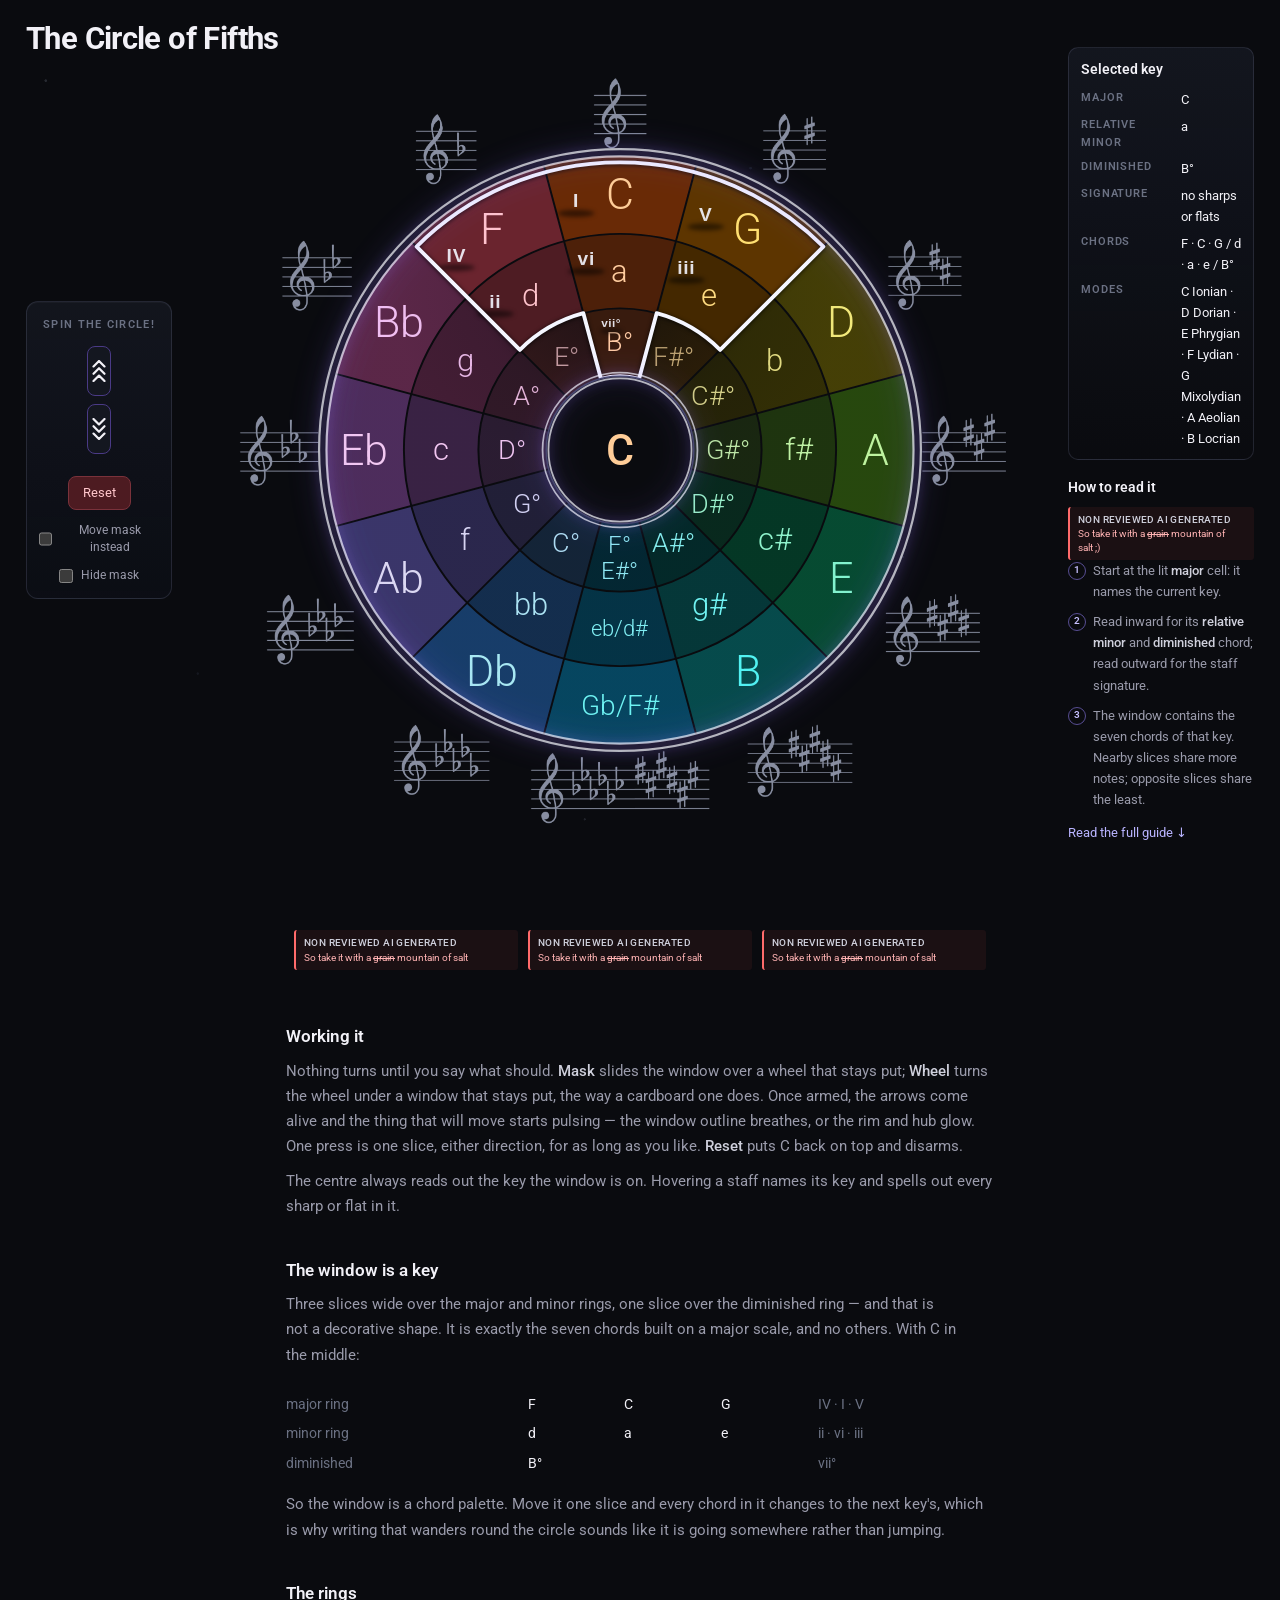
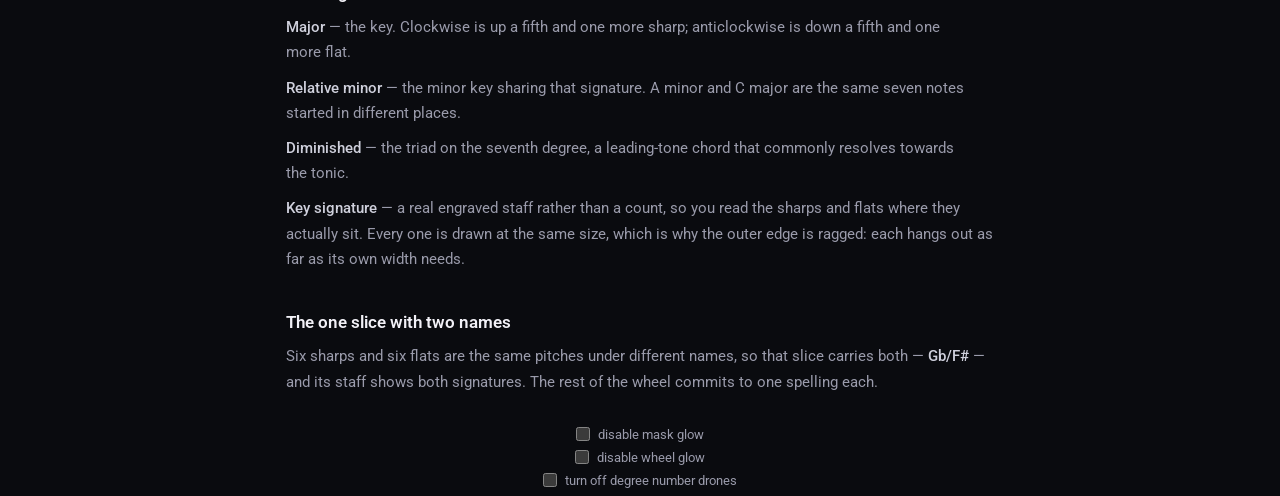
==== index.html @ 8a863713 "Split scene and disable dragging" ====
<!DOCTYPE html>
<html lang="en">
<head>
<meta charset="utf-8">
<meta name="viewport" content="width=device-width, initial-scale=1">
<title>The Circle of Fifths</title>
<link rel="preconnect" href="https://fonts.googleapis.com">
<link rel="preconnect" href="https://fonts.gstatic.com" crossorigin>
<link href="https://fonts.googleapis.com/css2?family=Roboto:ital,wght@0,100..900;1,100..900&display=swap" rel="stylesheet">
<link rel="stylesheet" href="style.css">
</head>
<body>

<section class="screen" id="wheel-screen">
  <h1>The Circle of Fifths</h1>

  <div class="stage">

    <div class="side">
      <p>Spin the Circle!</p>
      <p class="hint" id="hint" aria-live="polite"></p>
      <div class="arrows">
        <button class="arrow" data-step="-1" aria-label="Previous key">
          <svg viewBox="0 0 24 24" aria-hidden="true">
            <g transform="translate(0 -8)"><polyline points="6 15 12 9 18 15"/></g>
            <g transform="translate(0 0)"><polyline points="6 15 12 9 18 15"/></g>
            <g transform="translate(0 8)"><polyline points="6 15 12 9 18 15"/></g>
          </svg>
        </button>
        <button class="arrow" data-step="1" aria-label="Next key">
          <svg viewBox="0 0 24 24" aria-hidden="true">
            <g transform="translate(0 -8)"><polyline points="6 9 12 15 18 9"/></g>
            <g transform="translate(0 0)"><polyline points="6 9 12 15 18 9"/></g>
            <g transform="translate(0 8)"><polyline points="6 9 12 15 18 9"/></g>
          </svg>
        </button>
      </div>

      <button class="reset" id="reset">Reset</button>

      <label class="move-mask" for="move-mask">
        <input id="move-mask" type="checkbox">
        <span>Move mask instead</span>
      </label>
      <label class="hide-mask" for="hide-mask">
        <input id="hide-mask" type="checkbox">
        <span>Hide mask</span>
      </label>
    </div>

    <svg id="wheel" xmlns="http://www.w3.org/2000/svg"
         role="img" aria-label="Circle of fifths chart"></svg>

    <aside class="guide">
      <section class="dashboard" aria-live="polite">
        <h2>Selected key</h2>
        <dl class="dashboard-list">
          <div><dt>Major</dt><dd id="dash-major">C</dd></div>
          <div><dt>Relative minor</dt><dd id="dash-minor">a</dd></div>
          <div><dt>Diminished</dt><dd id="dash-dim">B°</dd></div>
          <div><dt>Signature</dt><dd id="dash-signature">no sharps or flats</dd></div>
          <div><dt>Chords</dt><dd id="dash-chords">F · C · G / d · a · e / B°</dd></div>
          <div><dt>Modes</dt><dd id="dash-modes">C Ionian · D Dorian · E Phrygian · F Lydian · G Mixolydian · A Aeolian · B Locrian</dd></div>
        </dl>
      </section>
      <h2>How to read it</h2>
      <div class="warning-alert" role="status" aria-label="non-reviewed AI generated warning">
        <strong>NON REVIEWED AI GENERATED</strong>
        <span>So take it with a <s>grain</s> mountain of salt ;)</span>
      </div>
      <ol class="reading-steps">
        <li>Start at the lit <strong>major</strong> cell: it names the current key.</li>
        <li>Read inward for its <strong>relative minor</strong> and <strong>diminished</strong> chord; read outward for the staff signature.</li>
        <li>The window contains the seven chords of that key. Nearby slices share more notes; opposite slices share the least.</li>
      </ol>
      <p class="more"><a href="#about-screen">Read the full guide ↓</a></p>
    </aside>

  </div>
</section>

<section class="screen prose" id="about-screen">

  <div class="warning-strip" aria-label="warning strip">
    <div class="warning-alert" role="status" aria-label="non-reviewed AI generated warning">
      <strong>NON REVIEWED AI GENERATED</strong>
      <span>So take it with a <s>grain</s> mountain of salt </span>
    </div>
    <div class="warning-alert" role="status" aria-label="non-reviewed AI generated warning">
      <strong>NON REVIEWED AI GENERATED</strong>
      <span>So take it with a <s>grain</s> mountain of salt </span>
    </div>
    <div class="warning-alert" role="status" aria-label="non-reviewed AI generated warning">
      <strong>NON REVIEWED AI GENERATED</strong>
      <span>So take it with a <s>grain</s> mountain of salt </span>
    </div>
  </div>
  <h2>Working it</h2>
  <p>Nothing turns until you say what should. <strong>Mask</strong> slides the window
    over a wheel that stays put; <strong>Wheel</strong> turns the wheel under a window
    that stays put, the way a cardboard one does. Once armed, the arrows come alive and
    the thing that will move starts pulsing — the window outline breathes, or the rim
    and hub glow. One press is one slice, either direction, for as long as you like.
    <strong>Reset</strong> puts C back on top and disarms.</p>
  <p>The centre always reads out the key the window is on. Hovering a staff names its key
    and spells out every sharp or flat in it.</p>

  <h2>The window is a key</h2>
  <p>Three slices wide over the major and minor rings, one slice over the diminished
    ring — and that is not a decorative shape. It is exactly the seven chords built on
    a major scale, and no others. With C in the middle:</p>
  <table class="chords">
    <tr><th>major ring</th><td>F</td><td>C</td><td>G</td><td class="fn">IV · I · V</td></tr>
    <tr><th>minor ring</th><td>d</td><td>a</td><td>e</td><td class="fn">ii · vi · iii</td></tr>
    <tr><th>diminished</th><td colspan="3">B°</td><td class="fn">vii°</td></tr>
  </table>
  <p>So the window is a chord palette. Move it one slice and every chord in it changes
    to the next key's, which is why writing that wanders round the circle sounds like it
    is going somewhere rather than jumping.</p>

  <h2>The rings</h2>
  <p><strong>Major</strong> — the key. Clockwise is up a fifth and one more sharp;
    anticlockwise is down a fifth and one more flat.</p>
  <p><strong>Relative minor</strong> — the minor key sharing that signature. A minor
    and C major are the same seven notes started in different places.</p>
  <p><strong>Diminished</strong> — the triad on the seventh degree, a leading-tone
    chord that commonly resolves towards the tonic.</p>
  <p><strong>Key signature</strong> — a real engraved staff rather than a count, so you
    read the sharps and flats where they actually sit. Every one is drawn at the same
    size, which is why the outer edge is ragged: each hangs out as far as its own width
    needs.</p>

  <h2>The one slice with two names</h2>
  <p>Six sharps and six flats are the same pitches under different names, so that slice
    carries both — <strong>Gb/F#</strong> — and its staff shows both signatures. The
    rest of the wheel commits to one spelling each.</p>
</section>

<button class="key-player" id="key-player" type="button" aria-label="Play selected key" aria-pressed="false">
  <svg class="key-player-play" viewBox="0 0 24 24" aria-hidden="true"><path d="M8 5v14l11-7z"/></svg>
  <svg class="key-player-stop" viewBox="0 0 24 24" aria-hidden="true"><path d="M7 7h10v10H7z"/></svg>
</button>

<label class="glow-toggle" for="mask-glow-toggle">
  <input id="mask-glow-toggle" type="checkbox">
  <span>disable mask glow</span>
</label>
<label class="glow-toggle" for="wheel-glow-toggle">
  <input id="wheel-glow-toggle" type="checkbox">
  <span>disable wheel glow</span>
</label>
<label class="degree-drone-toggle" for="degree-drone-toggle">
  <input id="degree-drone-toggle" type="checkbox">
  <span>turn off degree number drones</span>
</label>

<!-- Load order is load-bearing. config.js creates the CF namespace and every later
     file attaches to it, so each must come after the ones it reads. main.js is
     the entry point and is the only file that runs anything on load. -->
<script src="js/config.js"></script>
<script src="js/geometry.js"></script>
<script src="js/staves.js"></script>
<script src="js/spotlight.js"></script>
<script src="js/audio.js"></script>
<script src="js/scene.js"></script>
<script src="js/controls.js"></script>
<script src="js/main.js"></script>
</body>
</html>
---- style.css ----
:root {
  color-scheme: dark;

  --stage: #0a0b0f;
  --panel: #141720;
  --edge:  #2c3040;
  --ink:   #f2f1f7;
  --ink-2: #9a9bab;
  --ink-3: #6b7183;
  --accent: #7b4cff;
  --display: 'Roboto', system-ui, -apple-system, sans-serif;
}

* { box-sizing: border-box; }

html { background: var(--stage); }

body {
  margin: 0;
  background: var(--stage);
  color: var(--ink);
  font-family: var(--display);
}
body::before {
  content: '';
  position: fixed;
  z-index: 0;
  inset: -4%;
  pointer-events: none;
  opacity: 0.46;
  background-image:
    radial-gradient(circle at 7% 12%, rgba(214, 224, 255, 0.32) 0 1px, transparent 1.6px),
    radial-gradient(circle at 18% 73%, rgba(166, 190, 255, 0.16) 0 0.9px, transparent 1.5px),
    radial-gradient(circle at 31% 38%, rgba(255, 223, 194, 0.18) 0 1px, transparent 1.6px),
    radial-gradient(circle at 46% 88%, rgba(214, 224, 255, 0.24) 0 0.8px, transparent 1.4px),
    radial-gradient(circle at 58% 21%, rgba(166, 190, 255, 0.18) 0 1px, transparent 1.6px),
    radial-gradient(circle at 69% 61%, rgba(214, 224, 255, 0.25) 0 0.9px, transparent 1.5px),
    radial-gradient(circle at 82% 34%, rgba(255, 223, 194, 0.14) 0 1px, transparent 1.5px),
    radial-gradient(circle at 93% 82%, rgba(166, 190, 255, 0.2) 0 0.8px, transparent 1.4px);
  animation: star-drift 160s ease-in-out infinite alternate;
}
body > * {
  position: relative;
  z-index: 1;
}

@keyframes star-drift {
  from { transform: translate3d(-1%, -0.6%, 0); }
  to { transform: translate3d(1.2%, 0.8%, 0); }
}

/* Layout */
.screen {
  position: relative;
  min-height: 100vh;
  padding: 20px 26px 22px;
  display: flex;
  flex-direction: column;
}

#wheel-screen h1 {
  position: absolute;
  top: 20px;
  left: 26px;
  margin: 0;
}

h1 {
  font-size: clamp(22px, 2.4vw, 34px);
  font-weight: 700;
  margin: 0;
  letter-spacing: -0.02em;
  color: var(--ink);
}

.stage {
  flex: 1;
  min-height: 0;
  display: grid;
  grid-template-columns: 1fr auto 1fr;
  align-items: center;
  gap: 18px;
}

/* Leave room for staff images as they move around the rim. On larger screens,
   the wheel should claim a much larger share of the stage rather than being
   trapped by the old 58vw cap. */
#wheel {
  grid-column: 2;
  width: min(70vw, calc(100vh - 40px));
  height: auto;
  display: block;
  overflow: visible;
  touch-action: pan-y;
  user-select: none;
  -webkit-user-select: none;
}

/* Controls */
.side {
  grid-column: 1;
  justify-self: end;
  display: flex;
  flex-direction: column;
  align-items: center;
  gap: 12px;
  max-width: 180px;
  padding: 14px 12px;
  border: 1px solid rgba(122, 129, 160, 0.22);
  border-radius: 12px;
  background: linear-gradient(180deg, rgba(20, 23, 32, 0.88), rgba(12, 14, 22, 0.8));
  box-shadow: inset 0 1px 0 rgba(255, 255, 255, 0.03);
  font-size: 13px;
  line-height: 1.62;
  color: var(--ink-2);
  text-wrap: pretty;
}
.side > p {
  margin: 0;
  color: var(--ink-3);
  font-size: 11px;
  font-weight: 600;
  letter-spacing: 0.12em;
  text-transform: uppercase;
}

.arrows {
  display: flex;
  flex-direction: column;
  gap: 8px;
}

.arrow {
  padding:0;
  height: 50px;
  display: grid;
  place-items: center;
  cursor: pointer;
  color: #d8d9e4;
  background: var(--panel);
  border: 1px solid var(--edge);
  border-radius: 8px;
}
.arrow svg {
  width: 22px;
  height: 22px;
  fill: none;
  stroke: currentColor;
  stroke-width: 2.4;
  stroke-linecap: round;
  stroke-linejoin: round;
}
.arrow:hover:not(:disabled)  { background: #1d2130; border-color: #3a3f52; }
.arrow:active:not(:disabled) { background: #262b3c; }
.arrow:focus-visible { outline: 2px solid var(--accent); outline-offset: 2px; }

.arrow:disabled {
  color: #7b8199;
  background: #171a24;
  border-color: #363b4d;
  cursor: default;
}
body.armed-mask .arrow,
body.armed-wheel .arrow {
  border-color: #4a3a86;
  color: var(--ink);
}

.reset {
  font-family: inherit;
  font-size: 13px;
  height: 34px;
  padding: 0 14px;
  cursor: pointer;
}
.reset:hover { color: var(--ink); background: #1d2130; }
.reset:focus-visible {
  outline: 2px solid var(--accent);
  outline-offset: -2px;
}

.reset {
  background: oklch(0.30 0.075 15);
  border: 1px solid oklch(0.42 0.10 15);
  border-radius: 8px;
  color: oklch(0.90 0.09 15);
  margin-top: 10px;
}
.reset:hover {
  background: oklch(0.37 0.10 15);
  color: oklch(0.95 0.12 15);
}

.move-mask, .hide-mask {
  display: inline-flex;
  align-items: center;
  gap: 8px;
  cursor: pointer;
  color: var(--ink-2);
  font-size: 12px;
  line-height: 1.4;
  text-align: center;
  padding: 0;
  background: transparent;
  border: 0;
}
.move-mask input, .hide-mask input {
  accent-color: var(--accent);
  width: 14px;
  height: 14px;
  margin: 0;
  filter: saturate(0.9);
}

.hint {
  display: none;
  margin: 0;
  max-width: 180px;
  font-size: 13px;
  line-height: 1.4;
  color: var(--ink-3);
}
body.armed-mask .hint,
body.armed-wheel .hint { color: var(--ink-2); }

/* Reading guide */
.guide {
  grid-column: 3;
  justify-self: start;
  max-width: 245px;
  font-size: 13px;
  line-height: 1.62;
  color: var(--ink-2);
  text-wrap: pretty;
}
.dashboard {
  margin: 0 0 16px;
  padding: 10px 12px;
  border: 1px solid rgba(122, 129, 160, 0.22);
  border-radius: 10px;
  background: linear-gradient(180deg, rgba(20, 23, 32, 0.95), rgba(10, 11, 16, 0.88));
}
.dashboard h2 {
  margin: 0 0 8px;
}
.dashboard-list {
  display: grid;
  gap: 6px;
  margin: 0;
}
.dashboard-list > div {
  display: grid;
  grid-template-columns: 90px 1fr;
  gap: 10px;
  align-items: start;
}
.dashboard-list dt {
  color: var(--ink-3);
  font-size: 11px;
  font-weight: 600;
  letter-spacing: 0.08em;
  text-transform: uppercase;
}
.dashboard-list dd {
  margin: 0;
  color: var(--ink);
}
.warning-strip {
  display: flex;
  gap: 10px;
  width: 100%;
  margin: 0 0 18px;
  padding: 8px;
  background: rgba(90, 10, 10, 0);
  border-radius: 4px;
}
.warning-alert {
  display: flex;
  flex: 1 1 0;
  flex-direction: column;
  margin: 0;
  padding: 6px 8px;
  border-left: 2px solid #ff6b6b;
  border-radius: 3px;
  background: rgba(255, 87, 87, 0.07);
  color: #ffb3b3;
  font-size: 10px;
  line-height: 1.35;
}
.warning-alert strong {
  display: block;
  color: #ff8a8a;
  font-size: 10px;
  font-weight: 700;
  letter-spacing: 0.04em;
}
.warning-alert span {
  display: block;
  margin-top: 1px;
}

.prose .warning-alert {
  width: auto;
  max-width: 100%;
  margin-top: 0;
}
.guide h2 {
  font-size: 14px;
  font-weight: 600;
  margin: 0 0 8px;
  color: var(--ink);
}
.guide p { margin: 0 0 10px; }
.reading-steps {
  display: grid;
  gap: 9px;
  margin: 0 0 12px;
  padding: 0;
  list-style: none;
  counter-reset: reading-step;
}
.reading-steps li {
  position: relative;
  padding-left: 25px;
  counter-increment: reading-step;
}
.reading-steps li::before {
  content: counter(reading-step);
  position: absolute;
  top: 2px;
  left: 0;
  width: 16px;
  height: 16px;
  border: 1px solid rgba(151, 133, 255, 0.55);
  border-radius: 50%;
  color: #c7c0ff;
  font-size: 10px;
  font-weight: 600;
  line-height: 14px;
  text-align: center;
}
.guide strong, .prose strong { color: #cfd0dc; font-weight: 500; }
.more a {
  color: #b9b4ff;
  text-decoration: none;
  font-size: 13px;
}
.more a:hover { text-decoration: underline; }

.prose {
  justify-content: center;
  max-width: 760px;
  margin: 0 auto;
  font-size: 15px;
  line-height: 1.68;
  color: var(--ink-2);
  text-wrap: pretty;
}
.prose h2 {
  font-size: 17px;
  font-weight: 600;
  margin: 26px 0 8px;
  color: var(--ink);
}
.prose h2:first-child { margin-top: 0; }
.prose p { margin: 0 0 10px; }

.glow-toggle,
.degree-drone-toggle {
  display: flex;
  justify-content: center;
  align-items: center;
  gap: 8px;
  padding: 0 26px 8px;
  color: var(--ink-2);
  font-size: 13px;
  cursor: pointer;
}
.glow-toggle input,
.degree-drone-toggle input {
  width: 14px;
  height: 14px;
  margin: 0;
  accent-color: var(--accent);
}
body.mask-glow-off .arm-glow {
  opacity: 0;
}
body.wheel-glow-off #arm-ring,
body.wheel-glow-off #arm-ring-outer,
body.wheel-glow-off #arm-hub,
body.wheel-glow-off #arm-hub-inner {
  animation: none !important;
  filter: none;
  opacity: 0;
}

.key-player {
  position: fixed;
  right: 18px;
  bottom: 18px;
  z-index: 2;
  display: none;
  width: 52px;
  height: 52px;
  padding: 0;
  place-items: center;
  cursor: pointer;
  border: 1px solid #a95454;
  border-radius: 50%;
  background: #7b373d;
  color: #fff0f0;
  box-shadow: 0 4px 16px rgba(0, 0, 0, 0.38);
}
.key-player:hover { background: #93444a; }
.key-player:focus-visible { outline: 2px solid #ffc2c2; outline-offset: 3px; }
.key-player svg { width: 24px; height: 24px; fill: currentColor; }
.key-player-stop { display: none; }
.key-player.is-playing .key-player-play { display: none; }
.key-player.is-playing .key-player-stop { display: block; }

.chords {
  border-collapse: collapse;
  margin: 12px 0 14px;
  font-size: 14px;
}
.chords th {
  text-align: left;
  font-weight: 400;
  color: var(--ink-3);
  padding: 3px 18px 3px 0;
}
.chords td {
  padding: 3px 16px 3px 0;
  color: var(--ink);
  min-width: 34px;
}
.chords .fn { color: var(--ink-3); }

@media (max-width: 1180px) {
  #wheel-screen { padding-inline: 12px; }
  #wheel-screen h1 {
    position: static;
    margin-bottom: 14px;
  }
  .stage {
    grid-template-columns: 1fr;
    justify-items: center;
    gap: 14px;
  }
  .side, #wheel, .guide { grid-column: 1; }
  #wheel {
    grid-row: 1;
    width: min(100%, 72vh);
  }
  .guide { display: contents; }
  .dashboard {
    grid-column: 1;
    grid-row: 2;
    width: min(100%, 560px);
    justify-self: center;
  }
  .side {
    grid-row: 3;
    flex-direction: row;
    align-items: center;
    justify-self: center;
    flex-wrap: wrap;
    justify-content: center;
    gap: 14px;
  }
  .arrows { flex-direction: row; }
  .hint { max-width: none; display:none; }
  .reset { margin-top: 0; }
  .guide > :not(.dashboard) {
    width: min(100%, 560px);
    justify-self: center;
  }
  .key-player { display: grid; }
}

/* Arm animations */
.arm-glow {
  opacity: 0;
  stroke-linecap: round;
  stroke-linejoin: round;
  transition: opacity 320ms linear;
  filter: drop-shadow(0 0 8px rgba(150, 120, 255, 0.8))
          drop-shadow(0 0 22px rgba(150, 120, 255, 0.45));
}
body.armed-mask .arm-glow {
  opacity: 0.12;
}

#arm-ring, #arm-ring-outer, #arm-hub, #arm-hub-inner {
  opacity: 0;
  filter: drop-shadow(0 0 8px rgba(150, 120, 255, 0.8))
          drop-shadow(0 0 22px rgba(150, 120, 255, 0.45));
}
body.armed-wheel #arm-ring,
body.armed-wheel #arm-ring-outer,
body.armed-wheel #arm-hub,
body.armed-wheel #arm-hub-inner {
  opacity: 0.72;
  animation: arm-ring-pulse 1.4s ease-in-out infinite;
}
body.wheel-powering-down #arm-ring,
body.wheel-powering-down #arm-ring-outer,
body.wheel-powering-down #arm-hub,
body.wheel-powering-down #arm-hub-inner {
  animation: wheel-power-down 1.2s ease-out forwards;
}
@keyframes arm-ring-pulse {
  0%, 100% { opacity: 0.38; }
  50%      { opacity: 0.95; }
}
@keyframes wheel-power-down {
  from { opacity: var(--wheel-glow-start, 0.95); }
  to   { opacity: 0; }
}

@media (prefers-reduced-motion: reduce) {
  body::before { animation: none; }
  body.armed-mask .arm-glow  { opacity: 0.45; }
  body.armed-wheel #arm-ring,
  body.armed-wheel #arm-ring-outer,
  body.armed-wheel #arm-hub,
  body.armed-wheel #arm-hub-inner { animation: none; opacity: 0.72; }
}

/* SVG text */
.major-label, .minor-label, .dim-label, .degree-label, .count, .hub-key {
  font-family: var(--display);
  font-weight: 300;
}

.hub-key { font-weight: 500; }
.degree-label {
  font-family: 'Trebuchet MS', Verdana, sans-serif;
  font-weight: 700;
  letter-spacing: 0.04em;
}

.staff {
  cursor: help;
  transform-box: fill-box;
  transform-origin: center;
  animation: staff-drift 4.2s ease-in-out infinite;
}

@keyframes staff-drift {
  0%, 100% { transform: translateY(0) scale(1); }
  50%      { transform: translateY(-1px) scale(1.01); }
}

/* This is the element buildSpotlight().setAngle() counter-rotates, via an SVG
   `transform="rotate(-a x y)"` attribute. That attribute maps to the CSS transform
   property, so transform-box and transform-origin decide what the `x y` centre is
   measured from — it must be user space, or the label swings out on an arc hundreds
   of units wide as the mask turns. `fill-box` + `center` here did exactly that.
   Both properties are stated explicitly rather than left off: the CSS default
   transform-origin is 50% 50%, which is just as wrong. The float and shadow-pulse
   animations below still want fill-box centring, but they run on the children. */
.hover-container {
  transform-box: view-box;
  transform-origin: 0 0;
}

.drone {
  animation: float 4s ease-in-out infinite;
  transform-box: fill-box;
  transform-origin: center;
}

.shadow {
  fill: rgba(0, 0, 0, 0.5);
  filter: blur(3px);
  animation: shadow-pulse 4s ease-in-out infinite;
  transform-box: fill-box;
  transform-origin: center;
}
body.degree-drones-off .drone,
body.degree-drones-off .shadow {
  animation: none;
}

@keyframes float {
  0%, 100% { transform: translateY(-4px); }
  50% { transform: translateY(-12px); }
}

@keyframes shadow-pulse {
  0%, 100% { 
    transform: scale(1); 
    opacity: 0.5; 
  }
  50% { 
    transform: scale(0.7);
    opacity: 0.2;
  }
}
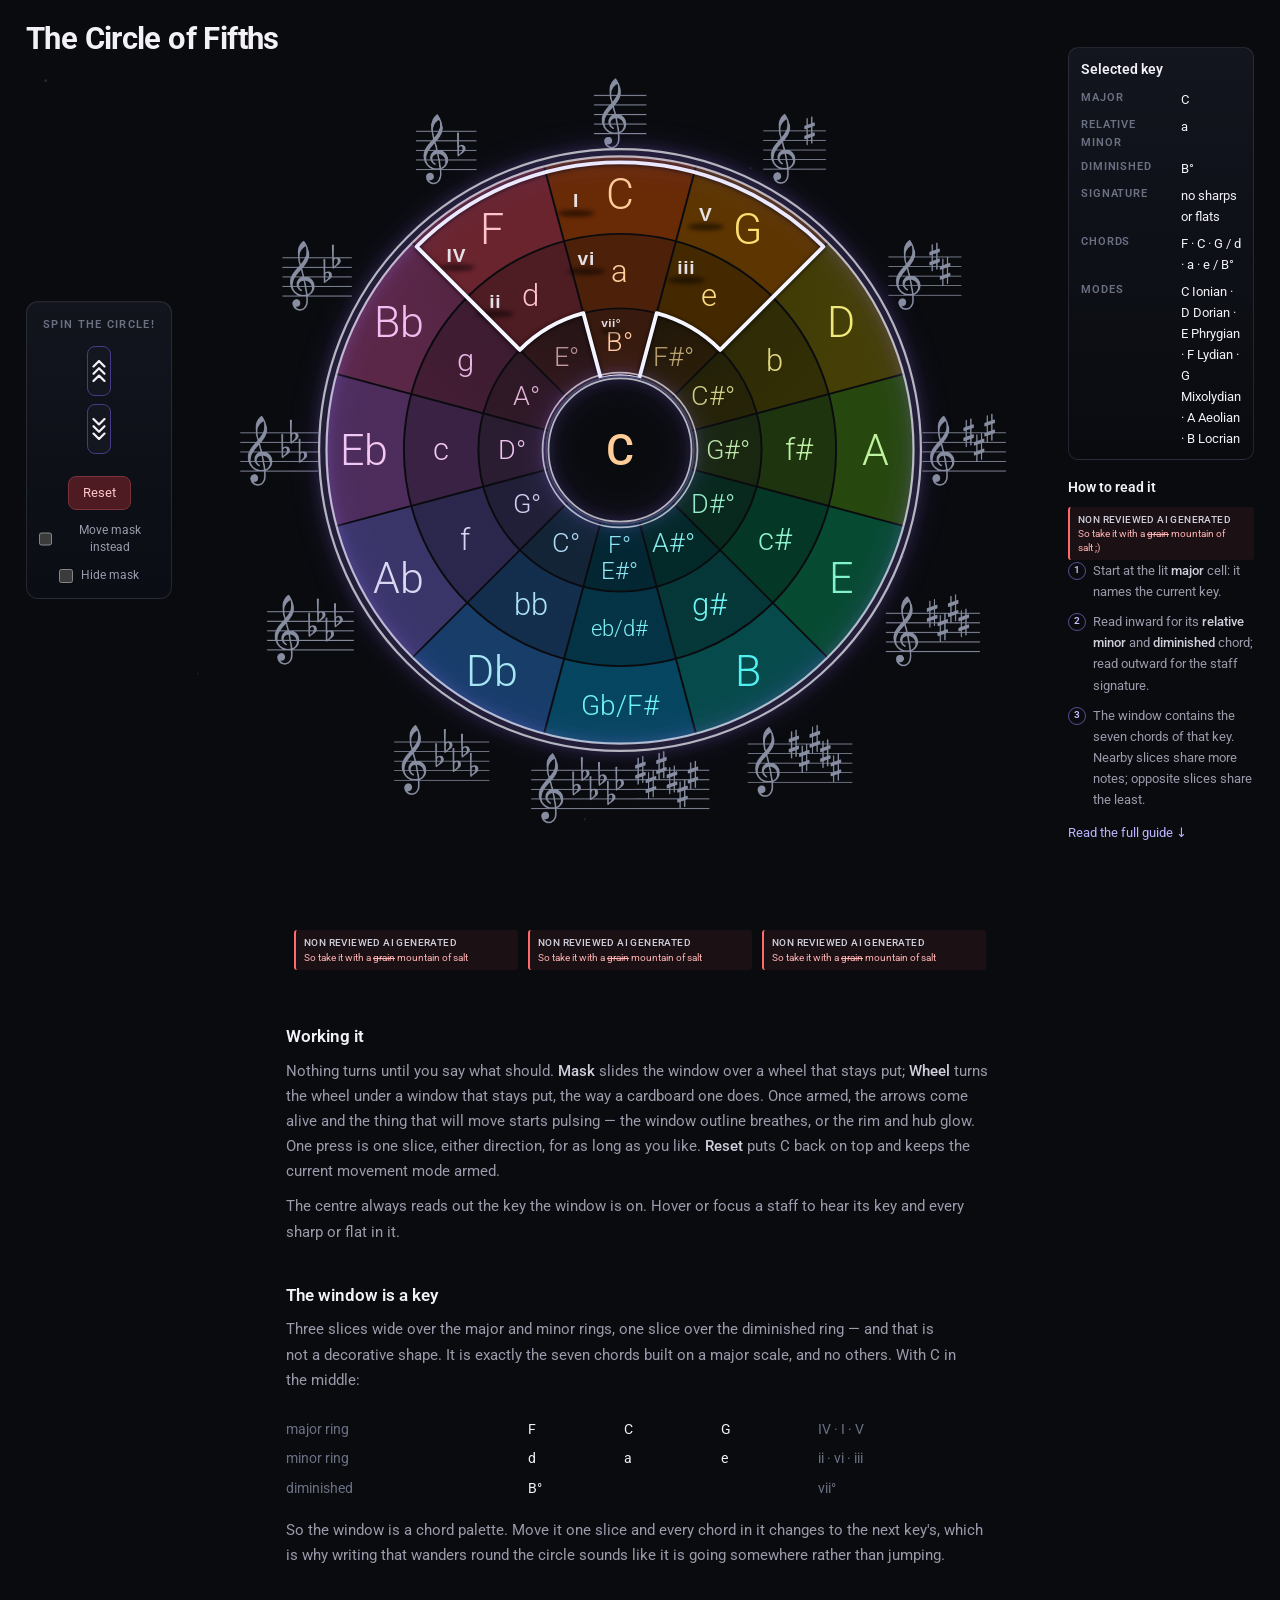
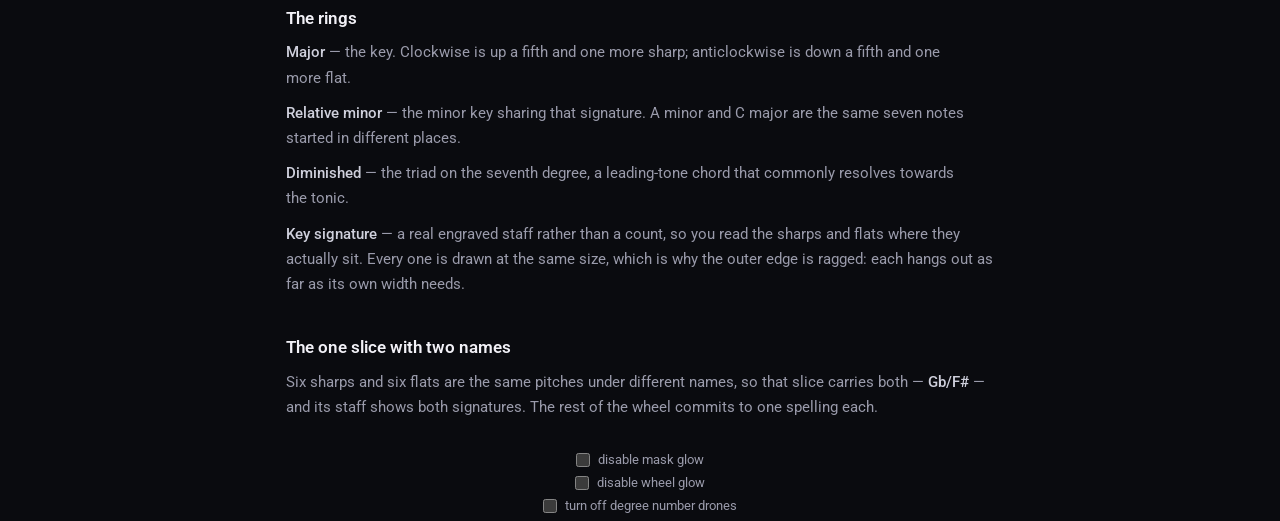
==== commit eeb7e429: "Fix playback and add interaction smoke tests" ====
--- a/index.html
+++ b/index.html
@@ -4,6 +4,12 @@
 <meta charset="utf-8">
 <meta name="viewport" content="width=device-width, initial-scale=1">
 <title>The Circle of Fifths</title>
+<meta name="description" content="An interactive circle of fifths for exploring keys, chords, modes, and key signatures.">
+<meta property="og:title" content="The Circle of Fifths">
+<meta property="og:description" content="Explore major keys, relative minors, chords, modes, and key signatures with an interactive circle of fifths.">
+<meta property="og:type" content="website">
+<meta property="og:url" content="https://blur6666.github.io/circle-of-fifths/">
+<link rel="icon" href="data:image/svg+xml,%3Csvg xmlns='http://www.w3.org/2000/svg' viewBox='0 0 64 64'%3E%3Ccircle cx='32' cy='32' r='29' fill='%230a0b0f' stroke='%23f5f6ff' stroke-width='3'/%3E%3Cpath d='M32 7v50M7 32h50M14 14l36 36M50 14L14 50' stroke='%238b93b3' stroke-width='2'/%3E%3Ccircle cx='32' cy='32' r='9' fill='%23f5b66b'/%3E%3C/svg%3E">
 <link rel="preconnect" href="https://fonts.googleapis.com">
 <link rel="preconnect" href="https://fonts.gstatic.com" crossorigin>
 <link href="https://fonts.googleapis.com/css2?family=Roboto:ital,wght@0,100..900;1,100..900&display=swap" rel="stylesheet">
@@ -49,7 +55,7 @@
     </div>
 
     <svg id="wheel" xmlns="http://www.w3.org/2000/svg"
-         role="img" aria-label="Circle of fifths chart"></svg>
+         role="group" aria-label="Circle of fifths chart"></svg>
 
     <aside class="guide">
       <section class="dashboard" aria-live="polite">
@@ -101,9 +107,9 @@
     that stays put, the way a cardboard one does. Once armed, the arrows come alive and
     the thing that will move starts pulsing — the window outline breathes, or the rim
     and hub glow. One press is one slice, either direction, for as long as you like.
-    <strong>Reset</strong> puts C back on top and disarms.</p>
-  <p>The centre always reads out the key the window is on. Hovering a staff names its key
-    and spells out every sharp or flat in it.</p>
+    <strong>Reset</strong> puts C back on top and keeps the current movement mode armed.</p>
+  <p>The centre always reads out the key the window is on. Hover or focus a staff to hear its
+    key and every sharp or flat in it.</p>
 
   <h2>The window is a key</h2>
   <p>Three slices wide over the major and minor rings, one slice over the diminished
--- a/style.css
+++ b/style.css
@@ -451,7 +451,7 @@
   .side, #wheel, .guide { grid-column: 1; }
   #wheel {
     grid-row: 1;
-    width: min(100%, 72vh);
+    width: min(calc(100vw - 24px), 72vh);
   }
   .guide { display: contents; }
   .dashboard {
@@ -547,6 +547,7 @@
   transform-origin: center;
   animation: staff-drift 4.2s ease-in-out infinite;
 }
+.staff:focus { outline: 2px solid #ffc2c2; outline-offset: 3px; }
 
 @keyframes staff-drift {
   0%, 100% { transform: translateY(0) scale(1); }
@@ -598,4 +599,8 @@
     transform: scale(0.7);
     opacity: 0.2;
   }
-}+}
+
+@media (prefers-reduced-motion: reduce) {
+  .staff, .drone, .shadow { animation: none; }
+}
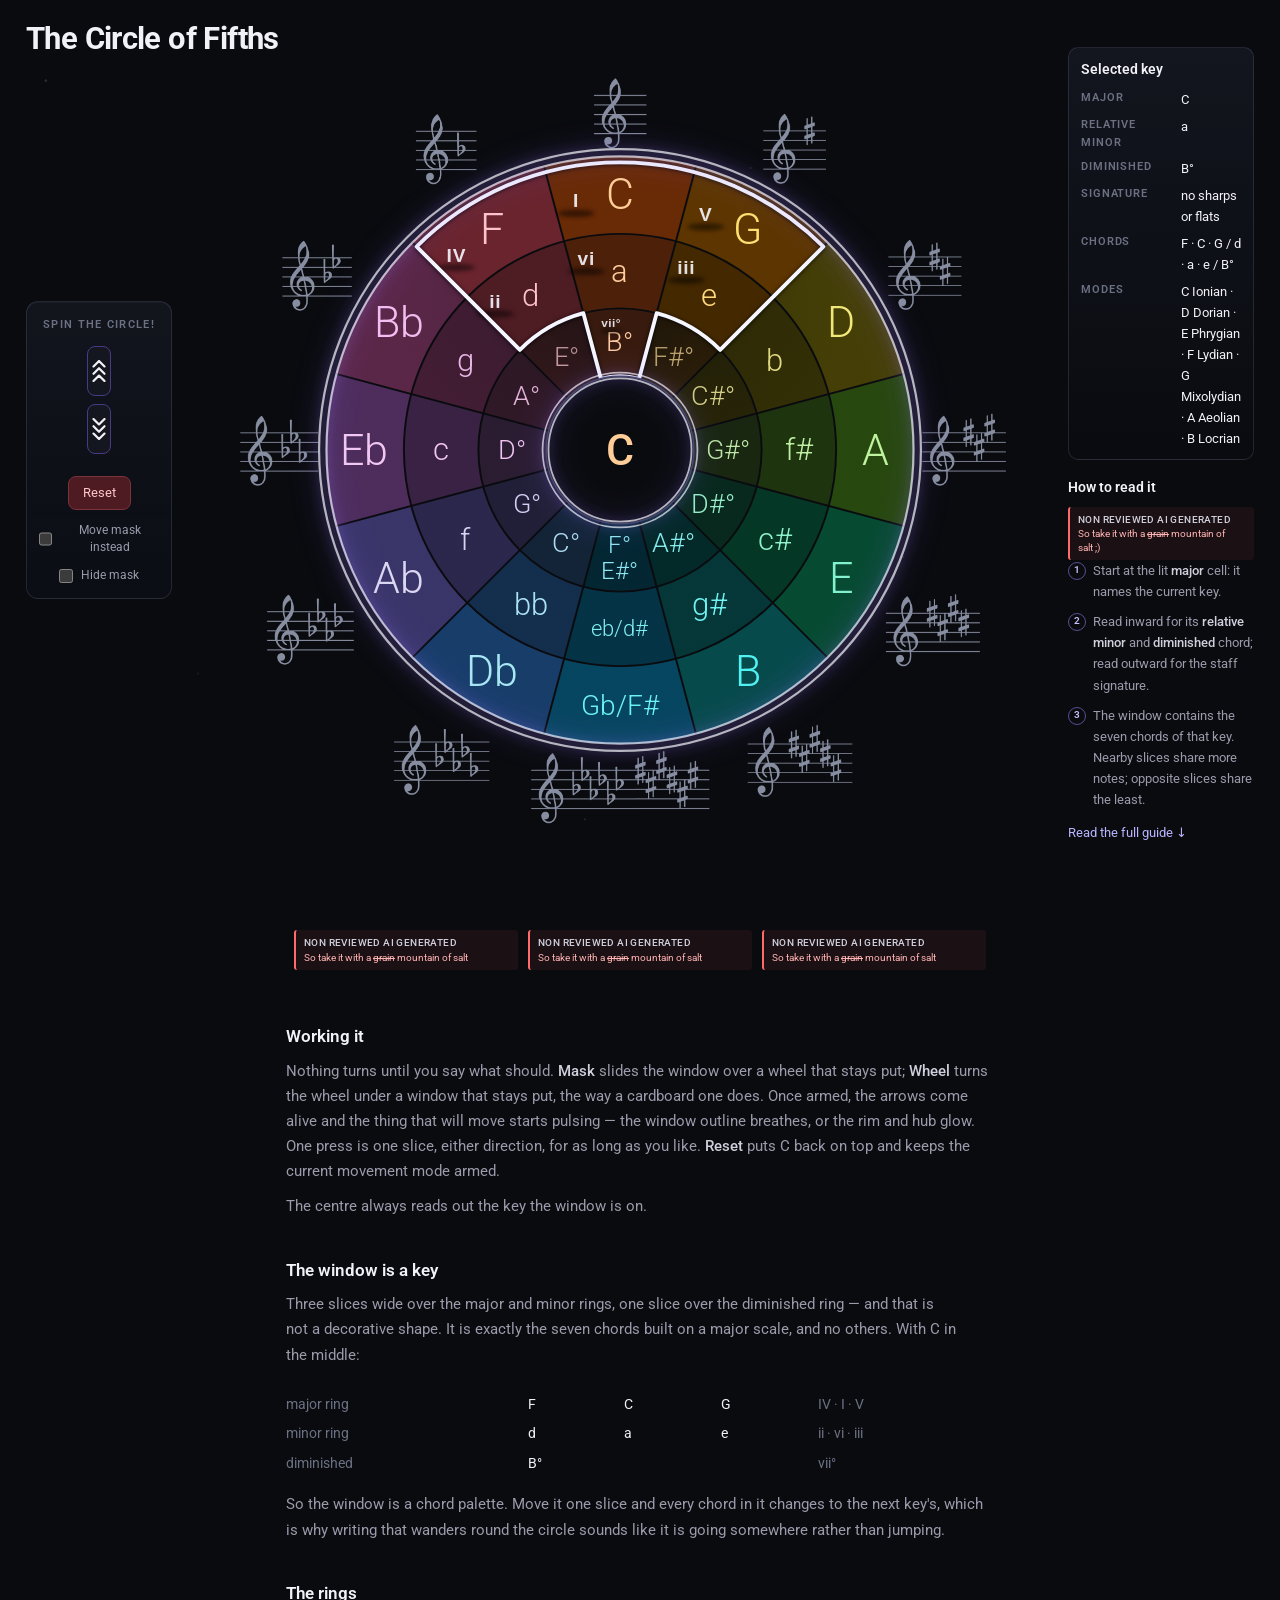
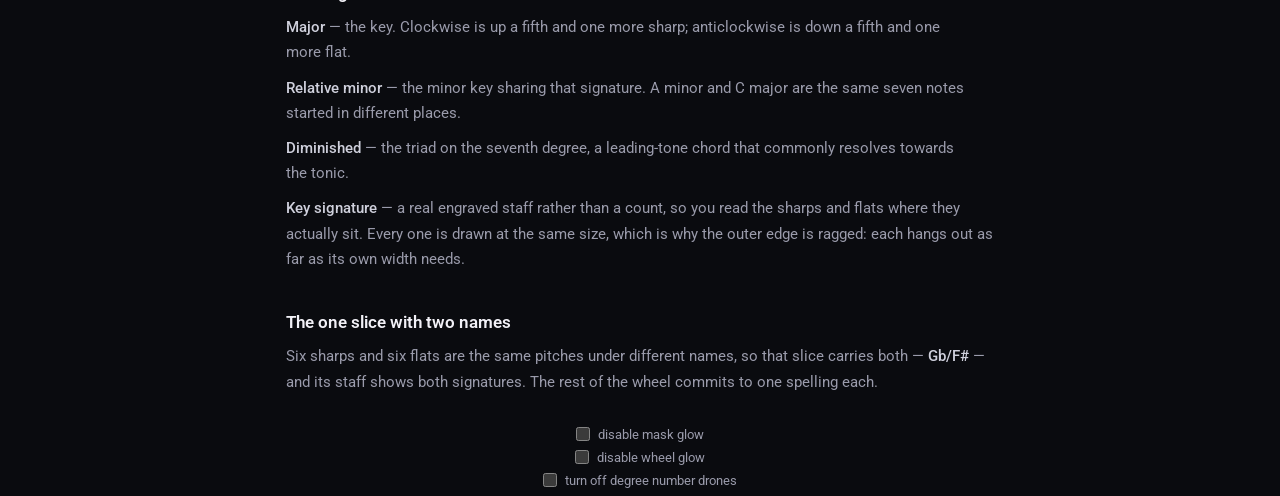
==== commit bb5486e8: "Update README and index.html for clarity and consistency" ====
--- a/index.html
+++ b/index.html
@@ -1,175 +1,174 @@
-<!DOCTYPE html>
-<html lang="en">
-<head>
-<meta charset="utf-8">
-<meta name="viewport" content="width=device-width, initial-scale=1">
-<title>The Circle of Fifths</title>
-<meta name="description" content="An interactive circle of fifths for exploring keys, chords, modes, and key signatures.">
-<meta property="og:title" content="The Circle of Fifths">
-<meta property="og:description" content="Explore major keys, relative minors, chords, modes, and key signatures with an interactive circle of fifths.">
-<meta property="og:type" content="website">
-<meta property="og:url" content="https://blur6666.github.io/circle-of-fifths/">
-<link rel="icon" href="data:image/svg+xml,%3Csvg xmlns='http://www.w3.org/2000/svg' viewBox='0 0 64 64'%3E%3Ccircle cx='32' cy='32' r='29' fill='%230a0b0f' stroke='%23f5f6ff' stroke-width='3'/%3E%3Cpath d='M32 7v50M7 32h50M14 14l36 36M50 14L14 50' stroke='%238b93b3' stroke-width='2'/%3E%3Ccircle cx='32' cy='32' r='9' fill='%23f5b66b'/%3E%3C/svg%3E">
-<link rel="preconnect" href="https://fonts.googleapis.com">
-<link rel="preconnect" href="https://fonts.gstatic.com" crossorigin>
-<link href="https://fonts.googleapis.com/css2?family=Roboto:ital,wght@0,100..900;1,100..900&display=swap" rel="stylesheet">
-<link rel="stylesheet" href="style.css">
-</head>
-<body>
+  <!DOCTYPE html>
+  <html lang="en">
+  <head>
+  <meta charset="utf-8">
+  <meta name="viewport" content="width=device-width, initial-scale=1">
+  <title>The Circle of Fifths</title>
+  <meta name="description" content="An interactive circle of fifths for exploring keys, chords, modes, and key signatures.">
+  <meta property="og:title" content="The Circle of Fifths">
+  <meta property="og:description" content="Explore major keys, relative minors, chords, modes, and key signatures with an interactive circle of fifths.">
+  <meta property="og:type" content="website">
+  <meta property="og:url" content="https://blur6666.github.io/circle-of-fifths/">
+  <link rel="icon" href="data:image/svg+xml,%3Csvg xmlns='http://www.w3.org/2000/svg' viewBox='0 0 64 64'%3E%3Ccircle cx='32' cy='32' r='29' fill='%230a0b0f' stroke='%23f5f6ff' stroke-width='3'/%3E%3Cpath d='M32 7v50M7 32h50M14 14l36 36M50 14L14 50' stroke='%238b93b3' stroke-width='2'/%3E%3Ccircle cx='32' cy='32' r='9' fill='%23f5b66b'/%3E%3C/svg%3E">
+  <link rel="preconnect" href="https://fonts.googleapis.com">
+  <link rel="preconnect" href="https://fonts.gstatic.com" crossorigin>
+  <link href="https://fonts.googleapis.com/css2?family=Roboto:ital,wght@0,100..900;1,100..900&display=swap" rel="stylesheet">
+  <link rel="stylesheet" href="style.css">
+  </head>
+  <body>
 
-<section class="screen" id="wheel-screen">
-  <h1>The Circle of Fifths</h1>
+  <section class="screen" id="wheel-screen">
+    <h1>The Circle of Fifths</h1>
 
-  <div class="stage">
+    <div class="stage">
 
-    <div class="side">
-      <p>Spin the Circle!</p>
-      <p class="hint" id="hint" aria-live="polite"></p>
-      <div class="arrows">
-        <button class="arrow" data-step="-1" aria-label="Previous key">
-          <svg viewBox="0 0 24 24" aria-hidden="true">
-            <g transform="translate(0 -8)"><polyline points="6 15 12 9 18 15"/></g>
-            <g transform="translate(0 0)"><polyline points="6 15 12 9 18 15"/></g>
-            <g transform="translate(0 8)"><polyline points="6 15 12 9 18 15"/></g>
-          </svg>
-        </button>
-        <button class="arrow" data-step="1" aria-label="Next key">
-          <svg viewBox="0 0 24 24" aria-hidden="true">
-            <g transform="translate(0 -8)"><polyline points="6 9 12 15 18 9"/></g>
-            <g transform="translate(0 0)"><polyline points="6 9 12 15 18 9"/></g>
-            <g transform="translate(0 8)"><polyline points="6 9 12 15 18 9"/></g>
-          </svg>
-        </button>
+      <div class="side">
+        <p>Spin the Circle!</p>
+        <p class="hint" id="hint" aria-live="polite"></p>
+        <div class="arrows">
+          <button class="arrow" data-step="-1" aria-label="Previous key">
+            <svg viewBox="0 0 24 24" aria-hidden="true">
+              <g transform="translate(0 -8)"><polyline points="6 15 12 9 18 15"/></g>
+              <g transform="translate(0 0)"><polyline points="6 15 12 9 18 15"/></g>
+              <g transform="translate(0 8)"><polyline points="6 15 12 9 18 15"/></g>
+            </svg>
+          </button>
+          <button class="arrow" data-step="1" aria-label="Next key">
+            <svg viewBox="0 0 24 24" aria-hidden="true">
+              <g transform="translate(0 -8)"><polyline points="6 9 12 15 18 9"/></g>
+              <g transform="translate(0 0)"><polyline points="6 9 12 15 18 9"/></g>
+              <g transform="translate(0 8)"><polyline points="6 9 12 15 18 9"/></g>
+            </svg>
+          </button>
+        </div>
+
+        <button class="reset" id="reset">Reset</button>
+
+        <label class="move-mask" for="move-mask">
+          <input id="move-mask" type="checkbox">
+          <span>Move mask instead</span>
+        </label>
+        <label class="hide-mask" for="hide-mask">
+          <input id="hide-mask" type="checkbox">
+          <span>Hide mask</span>
+        </label>
       </div>
 
-      <button class="reset" id="reset">Reset</button>
+      <svg id="wheel" xmlns="http://www.w3.org/2000/svg"
+          role="group" aria-label="Circle of fifths chart"></svg>
 
-      <label class="move-mask" for="move-mask">
-        <input id="move-mask" type="checkbox">
-        <span>Move mask instead</span>
-      </label>
-      <label class="hide-mask" for="hide-mask">
-        <input id="hide-mask" type="checkbox">
-        <span>Hide mask</span>
-      </label>
+      <aside class="guide">
+        <section class="dashboard" aria-live="polite">
+          <h2>Selected key</h2>
+          <dl class="dashboard-list">
+            <div><dt>Major</dt><dd id="dash-major">C</dd></div>
+            <div><dt>Relative minor</dt><dd id="dash-minor">a</dd></div>
+            <div><dt>Diminished</dt><dd id="dash-dim">B°</dd></div>
+            <div><dt>Signature</dt><dd id="dash-signature">no sharps or flats</dd></div>
+            <div><dt>Chords</dt><dd id="dash-chords">F · C · G / d · a · e / B°</dd></div>
+            <div><dt>Modes</dt><dd id="dash-modes">C Ionian · D Dorian · E Phrygian · F Lydian · G Mixolydian · A Aeolian · B Locrian</dd></div>
+          </dl>
+        </section>
+        <h2>How to read it</h2>
+        <div class="warning-alert" role="status" aria-label="non-reviewed AI generated warning">
+          <strong>NON REVIEWED AI GENERATED</strong>
+          <span>So take it with a <s>grain</s> mountain of salt ;)</span>
+        </div>
+        <ol class="reading-steps">
+          <li>Start at the lit <strong>major</strong> cell: it names the current key.</li>
+          <li>Read inward for its <strong>relative minor</strong> and <strong>diminished</strong> chord; read outward for the staff signature.</li>
+          <li>The window contains the seven chords of that key. Nearby slices share more notes; opposite slices share the least.</li>
+        </ol>
+        <p class="more"><a href="#about-screen">Read the full guide ↓</a></p>
+      </aside>
+
     </div>
+  </section>
 
-    <svg id="wheel" xmlns="http://www.w3.org/2000/svg"
-         role="group" aria-label="Circle of fifths chart"></svg>
+  <section class="screen prose" id="about-screen">
 
-    <aside class="guide">
-      <section class="dashboard" aria-live="polite">
-        <h2>Selected key</h2>
-        <dl class="dashboard-list">
-          <div><dt>Major</dt><dd id="dash-major">C</dd></div>
-          <div><dt>Relative minor</dt><dd id="dash-minor">a</dd></div>
-          <div><dt>Diminished</dt><dd id="dash-dim">B°</dd></div>
-          <div><dt>Signature</dt><dd id="dash-signature">no sharps or flats</dd></div>
-          <div><dt>Chords</dt><dd id="dash-chords">F · C · G / d · a · e / B°</dd></div>
-          <div><dt>Modes</dt><dd id="dash-modes">C Ionian · D Dorian · E Phrygian · F Lydian · G Mixolydian · A Aeolian · B Locrian</dd></div>
-        </dl>
-      </section>
-      <h2>How to read it</h2>
+    <div class="warning-strip" aria-label="warning strip">
       <div class="warning-alert" role="status" aria-label="non-reviewed AI generated warning">
         <strong>NON REVIEWED AI GENERATED</strong>
-        <span>So take it with a <s>grain</s> mountain of salt ;)</span>
+        <span>So take it with a <s>grain</s> mountain of salt </span>
       </div>
-      <ol class="reading-steps">
-        <li>Start at the lit <strong>major</strong> cell: it names the current key.</li>
-        <li>Read inward for its <strong>relative minor</strong> and <strong>diminished</strong> chord; read outward for the staff signature.</li>
-        <li>The window contains the seven chords of that key. Nearby slices share more notes; opposite slices share the least.</li>
-      </ol>
-      <p class="more"><a href="#about-screen">Read the full guide ↓</a></p>
-    </aside>
+      <div class="warning-alert" role="status" aria-label="non-reviewed AI generated warning">
+        <strong>NON REVIEWED AI GENERATED</strong>
+        <span>So take it with a <s>grain</s> mountain of salt </span>
+      </div>
+      <div class="warning-alert" role="status" aria-label="non-reviewed AI generated warning">
+        <strong>NON REVIEWED AI GENERATED</strong>
+        <span>So take it with a <s>grain</s> mountain of salt </span>
+      </div>
+    </div>
+    <h2>Working it</h2>
+    <p>Nothing turns until you say what should. <strong>Mask</strong> slides the window
+      over a wheel that stays put; <strong>Wheel</strong> turns the wheel under a window
+      that stays put, the way a cardboard one does. Once armed, the arrows come alive and
+      the thing that will move starts pulsing — the window outline breathes, or the rim
+      and hub glow. One press is one slice, either direction, for as long as you like.
+      <strong>Reset</strong> puts C back on top and keeps the current movement mode armed.</p>
+    <p>The centre always reads out the key the window is on.</p>
 
-  </div>
-</section>
+    <h2>The window is a key</h2>
+    <p>Three slices wide over the major and minor rings, one slice over the diminished
+      ring — and that is not a decorative shape. It is exactly the seven chords built on
+      a major scale, and no others. With C in the middle:</p>
+    <table class="chords">
+      <tr><th>major ring</th><td>F</td><td>C</td><td>G</td><td class="fn">IV · I · V</td></tr>
+      <tr><th>minor ring</th><td>d</td><td>a</td><td>e</td><td class="fn">ii · vi · iii</td></tr>
+      <tr><th>diminished</th><td colspan="3">B°</td><td class="fn">vii°</td></tr>
+    </table>
+    <p>So the window is a chord palette. Move it one slice and every chord in it changes
+      to the next key's, which is why writing that wanders round the circle sounds like it
+      is going somewhere rather than jumping.</p>
 
-<section class="screen prose" id="about-screen">
+    <h2>The rings</h2>
+    <p><strong>Major</strong> — the key. Clockwise is up a fifth and one more sharp;
+      anticlockwise is down a fifth and one more flat.</p>
+    <p><strong>Relative minor</strong> — the minor key sharing that signature. A minor
+      and C major are the same seven notes started in different places.</p>
+    <p><strong>Diminished</strong> — the triad on the seventh degree, a leading-tone
+      chord that commonly resolves towards the tonic.</p>
+    <p><strong>Key signature</strong> — a real engraved staff rather than a count, so you
+      read the sharps and flats where they actually sit. Every one is drawn at the same
+      size, which is why the outer edge is ragged: each hangs out as far as its own width
+      needs.</p>
 
-  <div class="warning-strip" aria-label="warning strip">
-    <div class="warning-alert" role="status" aria-label="non-reviewed AI generated warning">
-      <strong>NON REVIEWED AI GENERATED</strong>
-      <span>So take it with a <s>grain</s> mountain of salt </span>
-    </div>
-    <div class="warning-alert" role="status" aria-label="non-reviewed AI generated warning">
-      <strong>NON REVIEWED AI GENERATED</strong>
-      <span>So take it with a <s>grain</s> mountain of salt </span>
-    </div>
-    <div class="warning-alert" role="status" aria-label="non-reviewed AI generated warning">
-      <strong>NON REVIEWED AI GENERATED</strong>
-      <span>So take it with a <s>grain</s> mountain of salt </span>
-    </div>
-  </div>
-  <h2>Working it</h2>
-  <p>Nothing turns until you say what should. <strong>Mask</strong> slides the window
-    over a wheel that stays put; <strong>Wheel</strong> turns the wheel under a window
-    that stays put, the way a cardboard one does. Once armed, the arrows come alive and
-    the thing that will move starts pulsing — the window outline breathes, or the rim
-    and hub glow. One press is one slice, either direction, for as long as you like.
-    <strong>Reset</strong> puts C back on top and keeps the current movement mode armed.</p>
-  <p>The centre always reads out the key the window is on. Hover or focus a staff to hear its
-    key and every sharp or flat in it.</p>
+    <h2>The one slice with two names</h2>
+    <p>Six sharps and six flats are the same pitches under different names, so that slice
+      carries both — <strong>Gb/F#</strong> — and its staff shows both signatures. The
+      rest of the wheel commits to one spelling each.</p>
+  </section>
 
-  <h2>The window is a key</h2>
-  <p>Three slices wide over the major and minor rings, one slice over the diminished
-    ring — and that is not a decorative shape. It is exactly the seven chords built on
-    a major scale, and no others. With C in the middle:</p>
-  <table class="chords">
-    <tr><th>major ring</th><td>F</td><td>C</td><td>G</td><td class="fn">IV · I · V</td></tr>
-    <tr><th>minor ring</th><td>d</td><td>a</td><td>e</td><td class="fn">ii · vi · iii</td></tr>
-    <tr><th>diminished</th><td colspan="3">B°</td><td class="fn">vii°</td></tr>
-  </table>
-  <p>So the window is a chord palette. Move it one slice and every chord in it changes
-    to the next key's, which is why writing that wanders round the circle sounds like it
-    is going somewhere rather than jumping.</p>
+  <button class="key-player" id="key-player" type="button" aria-label="Play selected key" aria-pressed="false">
+    <svg class="key-player-play" viewBox="0 0 24 24" aria-hidden="true"><path d="M8 5v14l11-7z"/></svg>
+    <svg class="key-player-stop" viewBox="0 0 24 24" aria-hidden="true"><path d="M7 7h10v10H7z"/></svg>
+  </button>
 
-  <h2>The rings</h2>
-  <p><strong>Major</strong> — the key. Clockwise is up a fifth and one more sharp;
-    anticlockwise is down a fifth and one more flat.</p>
-  <p><strong>Relative minor</strong> — the minor key sharing that signature. A minor
-    and C major are the same seven notes started in different places.</p>
-  <p><strong>Diminished</strong> — the triad on the seventh degree, a leading-tone
-    chord that commonly resolves towards the tonic.</p>
-  <p><strong>Key signature</strong> — a real engraved staff rather than a count, so you
-    read the sharps and flats where they actually sit. Every one is drawn at the same
-    size, which is why the outer edge is ragged: each hangs out as far as its own width
-    needs.</p>
+  <label class="glow-toggle" for="mask-glow-toggle">
+    <input id="mask-glow-toggle" type="checkbox">
+    <span>disable mask glow</span>
+  </label>
+  <label class="glow-toggle" for="wheel-glow-toggle">
+    <input id="wheel-glow-toggle" type="checkbox">
+    <span>disable wheel glow</span>
+  </label>
+  <label class="degree-drone-toggle" for="degree-drone-toggle">
+    <input id="degree-drone-toggle" type="checkbox">
+    <span>turn off degree number drones</span>
+  </label>
 
-  <h2>The one slice with two names</h2>
-  <p>Six sharps and six flats are the same pitches under different names, so that slice
-    carries both — <strong>Gb/F#</strong> — and its staff shows both signatures. The
-    rest of the wheel commits to one spelling each.</p>
-</section>
-
-<button class="key-player" id="key-player" type="button" aria-label="Play selected key" aria-pressed="false">
-  <svg class="key-player-play" viewBox="0 0 24 24" aria-hidden="true"><path d="M8 5v14l11-7z"/></svg>
-  <svg class="key-player-stop" viewBox="0 0 24 24" aria-hidden="true"><path d="M7 7h10v10H7z"/></svg>
-</button>
-
-<label class="glow-toggle" for="mask-glow-toggle">
-  <input id="mask-glow-toggle" type="checkbox">
-  <span>disable mask glow</span>
-</label>
-<label class="glow-toggle" for="wheel-glow-toggle">
-  <input id="wheel-glow-toggle" type="checkbox">
-  <span>disable wheel glow</span>
-</label>
-<label class="degree-drone-toggle" for="degree-drone-toggle">
-  <input id="degree-drone-toggle" type="checkbox">
-  <span>turn off degree number drones</span>
-</label>
-
-<!-- Load order is load-bearing. config.js creates the CF namespace and every later
-     file attaches to it, so each must come after the ones it reads. main.js is
-     the entry point and is the only file that runs anything on load. -->
-<script src="js/config.js"></script>
-<script src="js/geometry.js"></script>
-<script src="js/staves.js"></script>
-<script src="js/spotlight.js"></script>
-<script src="js/audio.js"></script>
-<script src="js/scene.js"></script>
-<script src="js/controls.js"></script>
-<script src="js/main.js"></script>
-</body>
-</html>
+  <!-- Load order is load-bearing. config.js creates the CF namespace and every later
+      file attaches to it, so each must come after the ones it reads. main.js is
+      the entry point and is the only file that runs anything on load. -->
+  <script src="js/config.js"></script>
+  <script src="js/geometry.js"></script>
+  <script src="js/staves.js"></script>
+  <script src="js/spotlight.js"></script>
+  <script src="js/audio.js"></script>
+  <script src="js/scene.js"></script>
+  <script src="js/controls.js"></script>
+  <script src="js/main.js"></script>
+  </body>
+  </html>
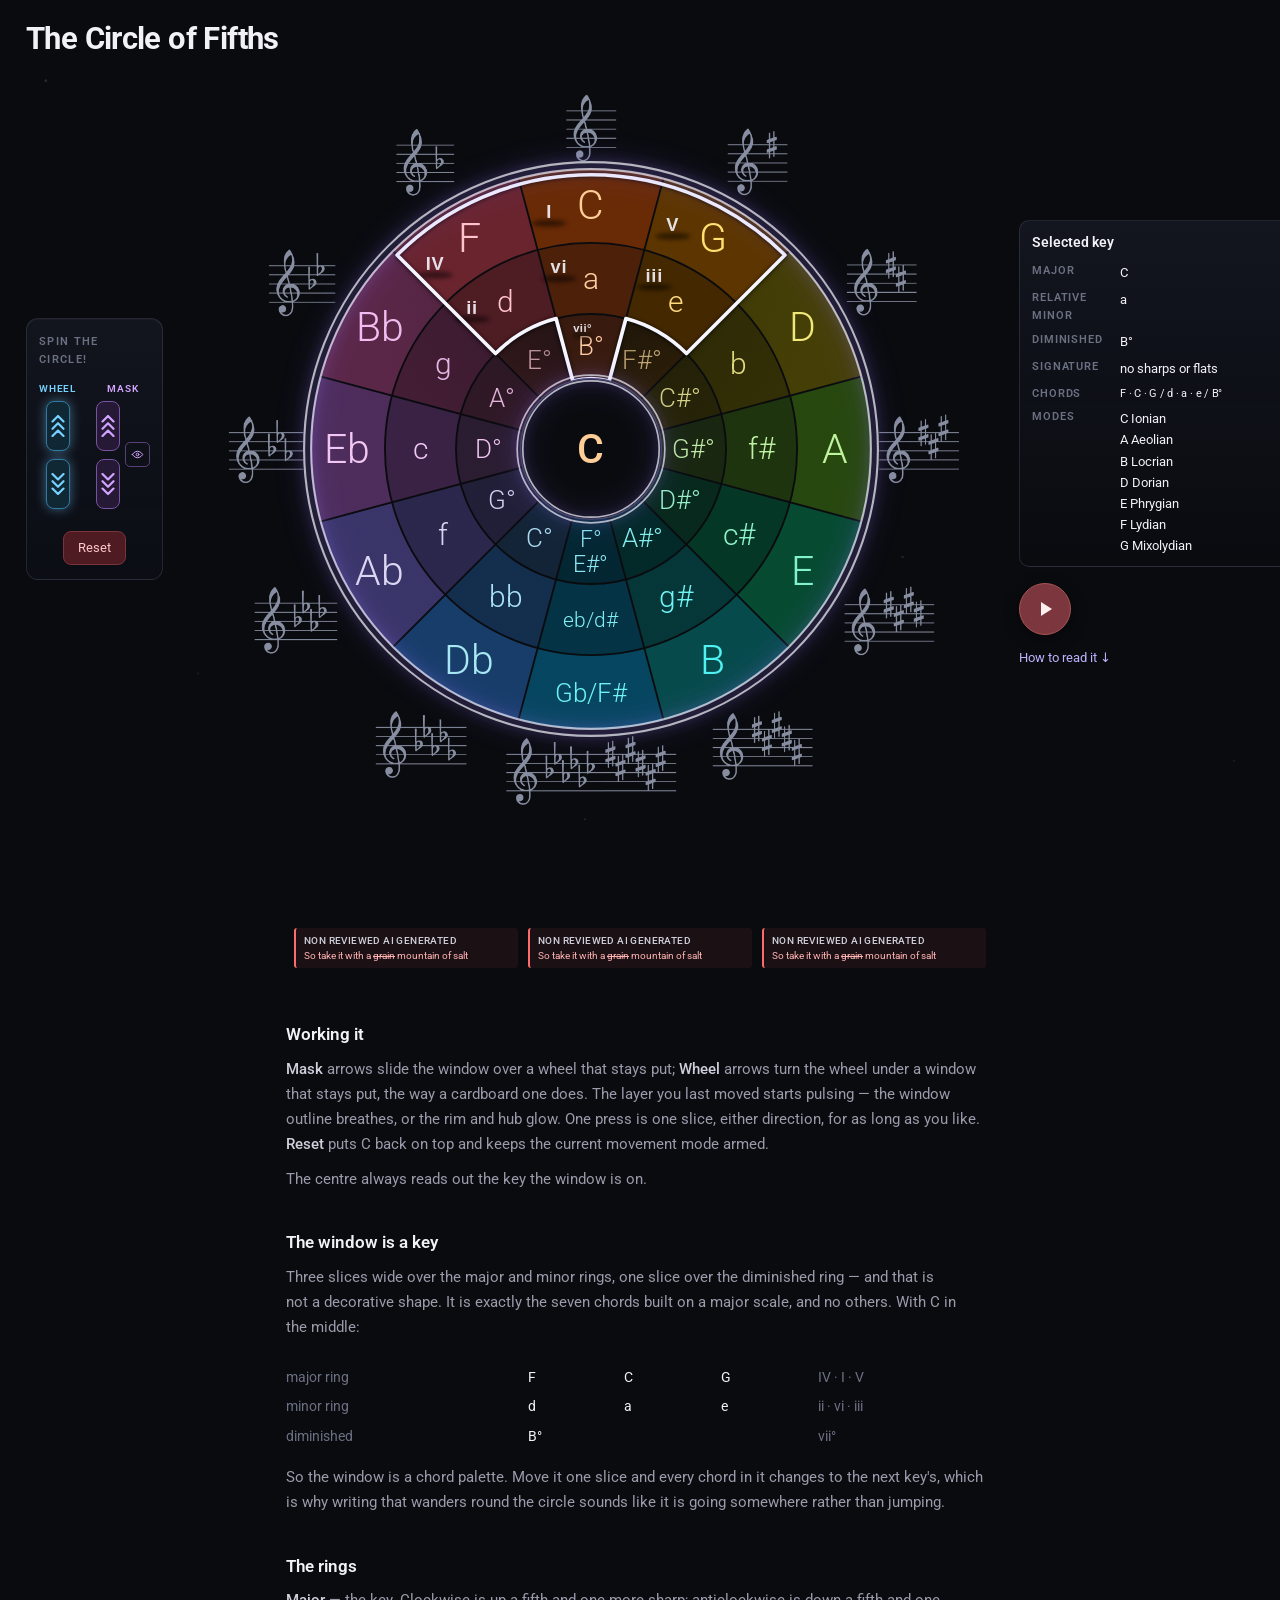
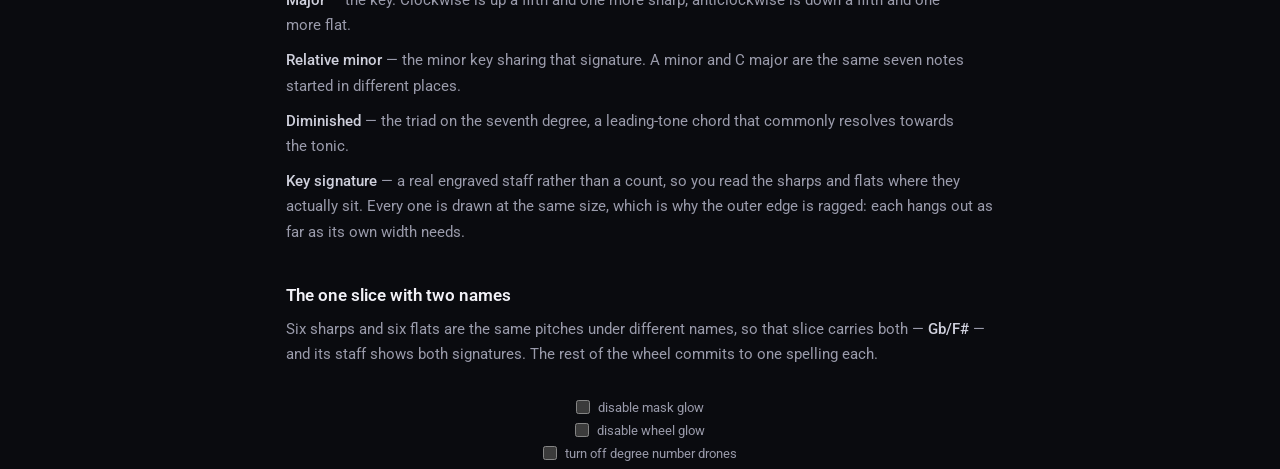
==== commit 579ee4e6: "Refine wheel and mask controls" ====
--- a/index.html
+++ b/index.html
@@ -25,33 +25,61 @@
       <div class="side">
         <p>Spin the Circle!</p>
         <p class="hint" id="hint" aria-live="polite"></p>
-        <div class="arrows">
-          <button class="arrow" data-step="-1" aria-label="Previous key">
-            <svg viewBox="0 0 24 24" aria-hidden="true">
-              <g transform="translate(0 -8)"><polyline points="6 15 12 9 18 15"/></g>
-              <g transform="translate(0 0)"><polyline points="6 15 12 9 18 15"/></g>
-              <g transform="translate(0 8)"><polyline points="6 15 12 9 18 15"/></g>
-            </svg>
-          </button>
-          <button class="arrow" data-step="1" aria-label="Next key">
-            <svg viewBox="0 0 24 24" aria-hidden="true">
-              <g transform="translate(0 -8)"><polyline points="6 9 12 15 18 9"/></g>
-              <g transform="translate(0 0)"><polyline points="6 9 12 15 18 9"/></g>
-              <g transform="translate(0 8)"><polyline points="6 9 12 15 18 9"/></g>
-            </svg>
-          </button>
+        <div class="motion-controls">
+          <div class="arrow-control wheel-control">
+            <span>Wheel</span>
+            <div class="arrows">
+              <button class="arrow" data-layer="wheel" data-step="-1" aria-label="Previous key with wheel">
+                <svg viewBox="0 0 24 24" aria-hidden="true">
+                  <g transform="translate(0 -8)"><polyline points="6 15 12 9 18 15"/></g>
+                  <g transform="translate(0 0)"><polyline points="6 15 12 9 18 15"/></g>
+                  <g transform="translate(0 8)"><polyline points="6 15 12 9 18 15"/></g>
+                </svg>
+              </button>
+              <button class="arrow" data-layer="wheel" data-step="1" aria-label="Next key with wheel">
+                <svg viewBox="0 0 24 24" aria-hidden="true">
+                  <g transform="translate(0 -8)"><polyline points="6 9 12 15 18 9"/></g>
+                  <g transform="translate(0 0)"><polyline points="6 9 12 15 18 9"/></g>
+                  <g transform="translate(0 8)"><polyline points="6 9 12 15 18 9"/></g>
+                </svg>
+              </button>
+            </div>
+          </div>
+          <div class="arrow-control mask-control">
+            <span>Mask</span>
+            <div class="mask-actions">
+              <div class="arrows">
+                <button class="arrow" data-layer="mask" data-step="-1" aria-label="Previous key with mask">
+                  <svg viewBox="0 0 24 24" aria-hidden="true">
+                    <g transform="translate(0 -8)"><polyline points="6 15 12 9 18 15"/></g>
+                    <g transform="translate(0 0)"><polyline points="6 15 12 9 18 15"/></g>
+                    <g transform="translate(0 8)"><polyline points="6 15 12 9 18 15"/></g>
+                  </svg>
+                </button>
+                <button class="arrow" data-layer="mask" data-step="1" aria-label="Next key with mask">
+                  <svg viewBox="0 0 24 24" aria-hidden="true">
+                    <g transform="translate(0 -8)"><polyline points="6 9 12 15 18 9"/></g>
+                    <g transform="translate(0 0)"><polyline points="6 9 12 15 18 9"/></g>
+                    <g transform="translate(0 8)"><polyline points="6 9 12 15 18 9"/></g>
+                  </svg>
+                </button>
+              </div>
+              <button class="mask-visibility" id="hide-mask" type="button" aria-label="Hide mask" aria-pressed="false">
+                <svg class="mask-visible-icon" viewBox="0 0 24 24" aria-hidden="true">
+                  <path d="M2.5 12s3.5-6 9.5-6 9.5 6 9.5 6-3.5 6-9.5 6-9.5-6-9.5-6Z"/>
+                  <circle cx="12" cy="12" r="2.5"/>
+                </svg>
+                <svg class="mask-hidden-icon" viewBox="0 0 24 24" aria-hidden="true">
+                  <path d="m3 3 18 18M10.6 6.2A10.4 10.4 0 0 1 12 6c6 0 9.5 6 9.5 6a16.4 16.4 0 0 1-3.1 3.7M6.2 6.2A16.7 16.7 0 0 0 2.5 12S6 18 12 18a10.3 10.3 0 0 0 1.8-.2"/>
+                  <path d="M9.9 9.9a3 3 0 0 0 4.2 4.2"/>
+                </svg>
+              </button>
+            </div>
+          </div>
         </div>
 
         <button class="reset" id="reset">Reset</button>
 
-        <label class="move-mask" for="move-mask">
-          <input id="move-mask" type="checkbox">
-          <span>Move mask instead</span>
-        </label>
-        <label class="hide-mask" for="hide-mask">
-          <input id="hide-mask" type="checkbox">
-          <span>Hide mask</span>
-        </label>
       </div>
 
       <svg id="wheel" xmlns="http://www.w3.org/2000/svg"
@@ -69,17 +97,11 @@
             <div><dt>Modes</dt><dd id="dash-modes">C Ionian · D Dorian · E Phrygian · F Lydian · G Mixolydian · A Aeolian · B Locrian</dd></div>
           </dl>
         </section>
-        <h2>How to read it</h2>
-        <div class="warning-alert" role="status" aria-label="non-reviewed AI generated warning">
-          <strong>NON REVIEWED AI GENERATED</strong>
-          <span>So take it with a <s>grain</s> mountain of salt ;)</span>
-        </div>
-        <ol class="reading-steps">
-          <li>Start at the lit <strong>major</strong> cell: it names the current key.</li>
-          <li>Read inward for its <strong>relative minor</strong> and <strong>diminished</strong> chord; read outward for the staff signature.</li>
-          <li>The window contains the seven chords of that key. Nearby slices share more notes; opposite slices share the least.</li>
-        </ol>
-        <p class="more"><a href="#about-screen">Read the full guide ↓</a></p>
+        <button class="key-player" id="key-player" type="button" aria-label="Play selected key" aria-pressed="false">
+          <svg class="key-player-play" viewBox="0 0 24 24" aria-hidden="true"><path d="M8 5v14l11-7z"/></svg>
+          <svg class="key-player-stop" viewBox="0 0 24 24" aria-hidden="true"><path d="M7 7h10v10H7z"/></svg>
+        </button>
+        <p class="more"><a href="#about-screen">How to read it <span aria-hidden="true">↓</span></a></p>
       </aside>
 
     </div>
@@ -102,11 +124,10 @@
       </div>
     </div>
     <h2>Working it</h2>
-    <p>Nothing turns until you say what should. <strong>Mask</strong> slides the window
-      over a wheel that stays put; <strong>Wheel</strong> turns the wheel under a window
-      that stays put, the way a cardboard one does. Once armed, the arrows come alive and
-      the thing that will move starts pulsing — the window outline breathes, or the rim
-      and hub glow. One press is one slice, either direction, for as long as you like.
+    <p><strong>Mask</strong> arrows slide the window over a wheel that stays put;
+      <strong>Wheel</strong> arrows turn the wheel under a window that stays put, the way
+      a cardboard one does. The layer you last moved starts pulsing — the window outline
+      breathes, or the rim and hub glow. One press is one slice, either direction, for as long as you like.
       <strong>Reset</strong> puts C back on top and keeps the current movement mode armed.</p>
     <p>The centre always reads out the key the window is on.</p>
 
@@ -141,11 +162,6 @@
       rest of the wheel commits to one spelling each.</p>
   </section>
 
-  <button class="key-player" id="key-player" type="button" aria-label="Play selected key" aria-pressed="false">
-    <svg class="key-player-play" viewBox="0 0 24 24" aria-hidden="true"><path d="M8 5v14l11-7z"/></svg>
-    <svg class="key-player-stop" viewBox="0 0 24 24" aria-hidden="true"><path d="M7 7h10v10H7z"/></svg>
-  </button>
-
   <label class="glow-toggle" for="mask-glow-toggle">
     <input id="mask-glow-toggle" type="checkbox">
     <span>disable mask glow</span>
--- a/style.css
+++ b/style.css
@@ -87,7 +87,7 @@
    trapped by the old 58vw cap. */
 #wheel {
   grid-column: 2;
-  width: min(70vw, calc(100vh - 40px));
+  width: min(65vw, calc(100vh - 80px));
   height: auto;
   display: block;
   overflow: visible;
@@ -124,6 +124,29 @@
   text-transform: uppercase;
 }
 
+.motion-controls {
+  display: flex;
+  gap: 20px;
+}
+.arrow-control {
+  display: grid;
+  justify-items: center;
+  gap: 4px;
+}
+.arrow-control > span {
+  font-size: 10px;
+  font-weight: 600;
+  letter-spacing: 0.08em;
+  text-transform: uppercase;
+}
+.wheel-control { --control: #75d1ff; --control-border: #307aa3; --control-bg: #102734; }
+.mask-control { --control: #d3a4ff; --control-border: #7952a2; --control-bg: #251936; }
+.arrow-control > span { color: var(--control); }
+.mask-actions {
+  display: flex;
+  align-items: center;
+  gap: 5px;
+}
 .arrows {
   display: flex;
   flex-direction: column;
@@ -136,9 +159,9 @@
   display: grid;
   place-items: center;
   cursor: pointer;
-  color: #d8d9e4;
-  background: var(--panel);
-  border: 1px solid var(--edge);
+  color: var(--control);
+  background: var(--control-bg);
+  border: 1px solid var(--control-border);
   border-radius: 8px;
 }
 .arrow svg {
@@ -150,8 +173,8 @@
   stroke-linecap: round;
   stroke-linejoin: round;
 }
-.arrow:hover:not(:disabled)  { background: #1d2130; border-color: #3a3f52; }
-.arrow:active:not(:disabled) { background: #262b3c; }
+.arrow:hover:not(:disabled)  { filter: brightness(1.25); }
+.arrow:active:not(:disabled) { filter: brightness(1.45); }
 .arrow:focus-visible { outline: 2px solid var(--accent); outline-offset: 2px; }
 
 .arrow:disabled {
@@ -160,10 +183,9 @@
   border-color: #363b4d;
   cursor: default;
 }
-body.armed-mask .arrow,
-body.armed-wheel .arrow {
-  border-color: #4a3a86;
-  color: var(--ink);
+body.armed-wheel .wheel-control .arrow,
+body.armed-mask .mask-control .arrow {
+  box-shadow: 0 0 12px color-mix(in srgb, var(--control) 45%, transparent);
 }
 
 .reset {
@@ -191,26 +213,37 @@
   color: oklch(0.95 0.12 15);
 }
 
-.move-mask, .hide-mask {
+.mask-visibility {
   display: inline-flex;
   align-items: center;
-  gap: 8px;
+  justify-content: center;
+  width: 25px;
+  height: 25px;
+}
+.mask-visibility {
   cursor: pointer;
-  color: var(--ink-2);
-  font-size: 12px;
-  line-height: 1.4;
-  text-align: center;
+  color: var(--control);
+  font: inherit;
   padding: 0;
   background: transparent;
-  border: 0;
-}
-.move-mask input, .hide-mask input {
-  accent-color: var(--accent);
-  width: 14px;
-  height: 14px;
-  margin: 0;
-  filter: saturate(0.9);
-}
+  border: 1px solid color-mix(in srgb, var(--control-border) 70%, transparent);
+  border-radius: 5px;
+}
+.mask-visibility:hover { background: color-mix(in srgb, var(--control-bg) 75%, transparent); }
+.mask-visibility:focus-visible { outline: 2px solid var(--control); outline-offset: 2px; }
+.mask-visibility svg {
+  width: 13px;
+  height: 13px;
+  fill: none;
+  stroke: currentColor;
+  stroke-width: 1.8;
+  stroke-linecap: round;
+  stroke-linejoin: round;
+}
+.mask-hidden-icon { display: none; }
+.mask-visibility.is-hidden .mask-visible-icon { display: none; }
+.mask-visibility.is-hidden .mask-hidden-icon { display: block; }
+.mask-visibility.is-hidden { color: var(--ink-2); }
 
 .hint {
   display: none;
@@ -227,7 +260,8 @@
 .guide {
   grid-column: 3;
   justify-self: start;
-  max-width: 245px;
+  width: 360px;
+  max-width: 360px;
   font-size: 13px;
   line-height: 1.62;
   color: var(--ink-2);
@@ -250,8 +284,8 @@
 }
 .dashboard-list > div {
   display: grid;
-  grid-template-columns: 90px 1fr;
-  gap: 10px;
+  grid-template-columns: 80px 1fr;
+  gap: 8px;
   align-items: start;
 }
 .dashboard-list dt {
@@ -265,6 +299,12 @@
   margin: 0;
   color: var(--ink);
 }
+#dash-chords {
+  font-size: 11px;
+  letter-spacing: -0.02em;
+  white-space: nowrap;
+}
+#dash-modes { white-space: pre-line; }
 .warning-strip {
   display: flex;
   gap: 10px;
@@ -419,6 +459,14 @@
 .key-player.is-playing .key-player-play { display: none; }
 .key-player.is-playing .key-player-stop { display: block; }
 
+@media (min-width: 1181px) {
+  .key-player {
+    position: static;
+    display: grid;
+    margin: 0 0 12px;
+  }
+}
+
 .chords {
   border-collapse: collapse;
   margin: 12px 0 14px;
@@ -470,9 +518,11 @@
     gap: 14px;
   }
   .arrows { flex-direction: row; }
+  .mask-actions { gap: 5px; }
+  .motion-controls { gap: 22px; }
   .hint { max-width: none; display:none; }
   .reset { margin-top: 0; }
-  .guide > :not(.dashboard) {
+  .guide > :not(.dashboard):not(.key-player) {
     width: min(100%, 560px);
     justify-self: center;
   }
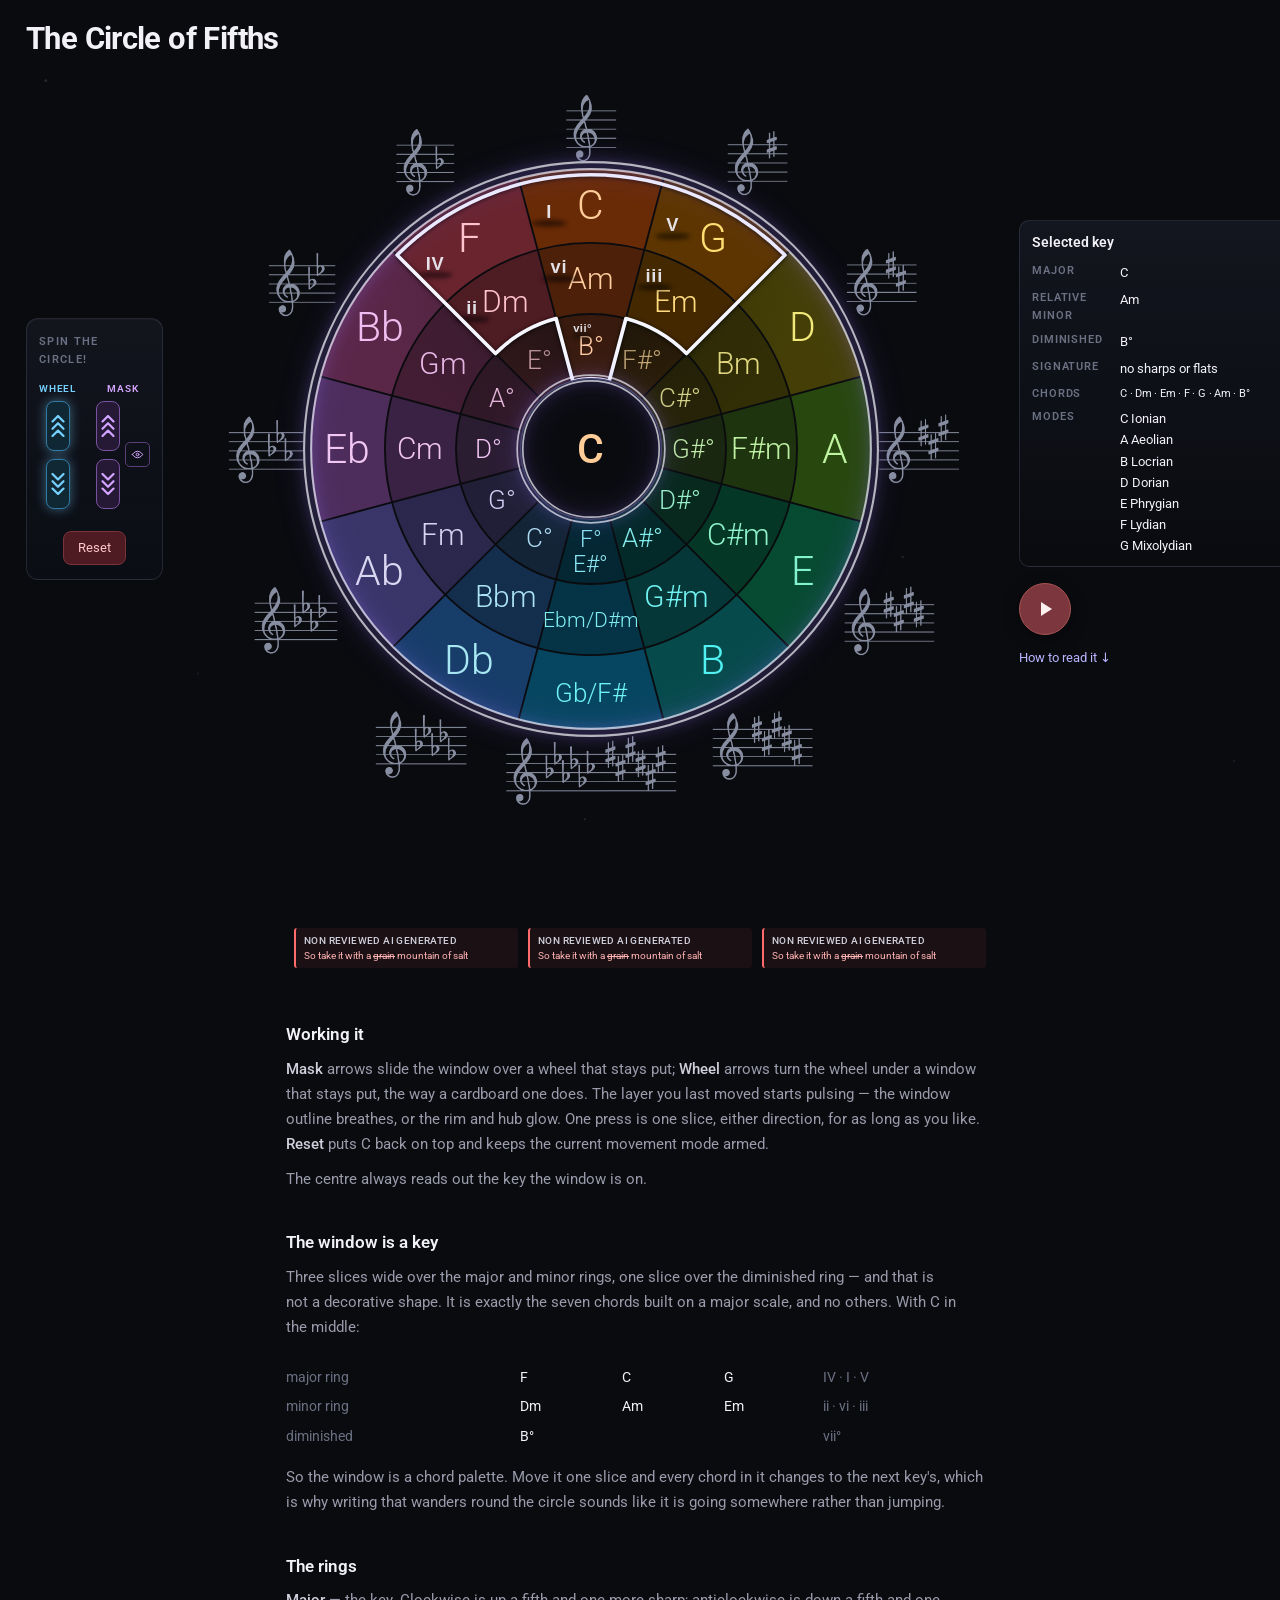
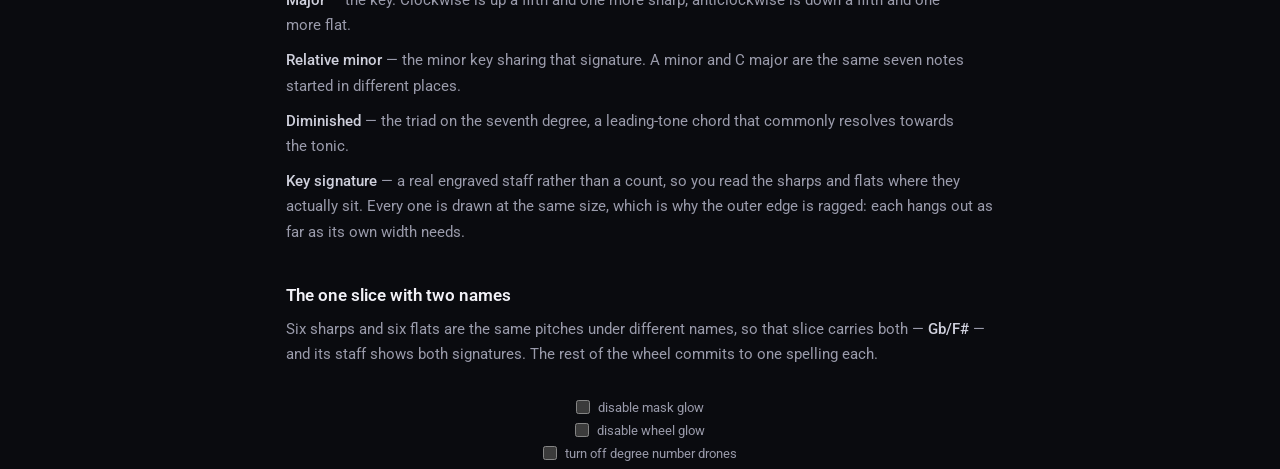
==== commit 901c23b1: "List diatonic chords in key order" ====
--- a/index.html
+++ b/index.html
@@ -90,10 +90,10 @@
           <h2>Selected key</h2>
           <dl class="dashboard-list">
             <div><dt>Major</dt><dd id="dash-major">C</dd></div>
-            <div><dt>Relative minor</dt><dd id="dash-minor">a</dd></div>
+            <div><dt>Relative minor</dt><dd id="dash-minor">Am</dd></div>
             <div><dt>Diminished</dt><dd id="dash-dim">B°</dd></div>
             <div><dt>Signature</dt><dd id="dash-signature">no sharps or flats</dd></div>
-            <div><dt>Chords</dt><dd id="dash-chords">F · C · G / d · a · e / B°</dd></div>
+            <div><dt>Chords</dt><dd id="dash-chords">C · Dm · Em · F · G · Am · B°</dd></div>
             <div><dt>Modes</dt><dd id="dash-modes">C Ionian · D Dorian · E Phrygian · F Lydian · G Mixolydian · A Aeolian · B Locrian</dd></div>
           </dl>
         </section>
@@ -137,7 +137,7 @@
       a major scale, and no others. With C in the middle:</p>
     <table class="chords">
       <tr><th>major ring</th><td>F</td><td>C</td><td>G</td><td class="fn">IV · I · V</td></tr>
-      <tr><th>minor ring</th><td>d</td><td>a</td><td>e</td><td class="fn">ii · vi · iii</td></tr>
+      <tr><th>minor ring</th><td>Dm</td><td>Am</td><td>Em</td><td class="fn">ii · vi · iii</td></tr>
       <tr><th>diminished</th><td colspan="3">B°</td><td class="fn">vii°</td></tr>
     </table>
     <p>So the window is a chord palette. Move it one slice and every chord in it changes
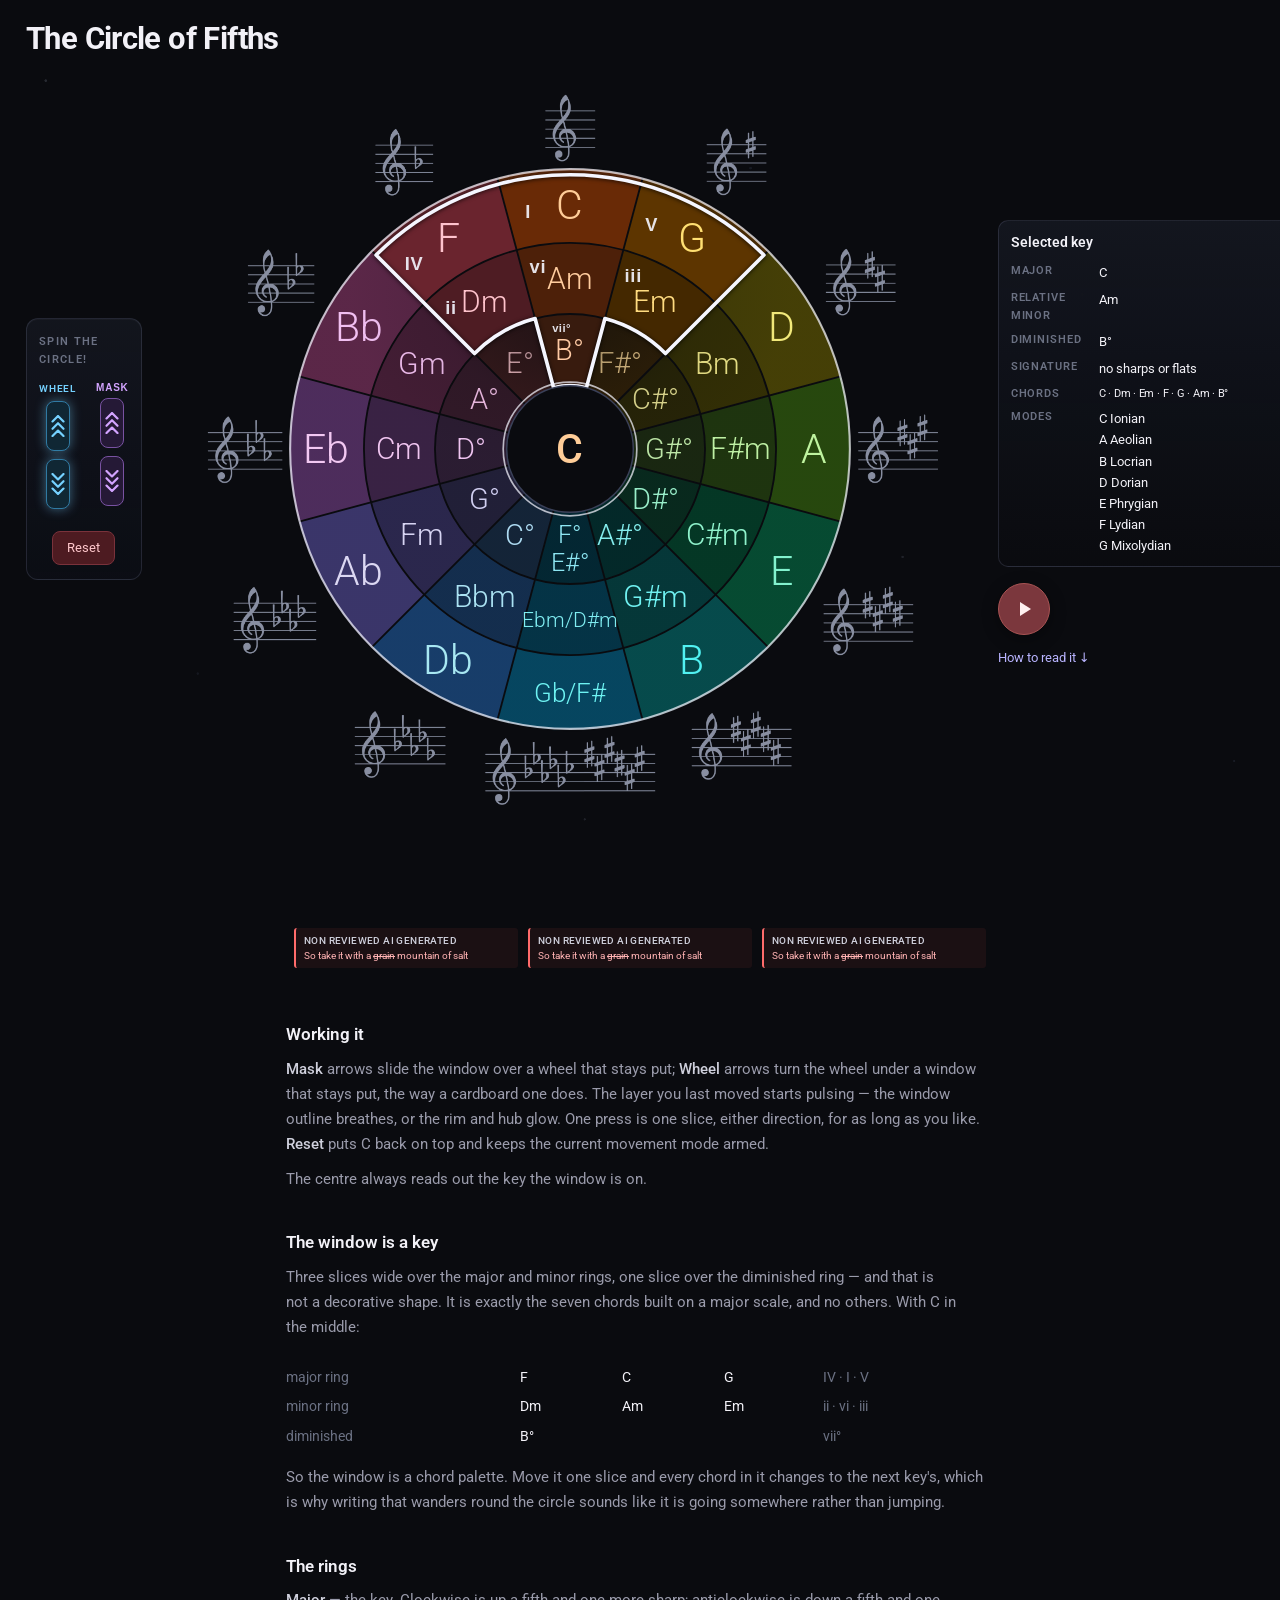
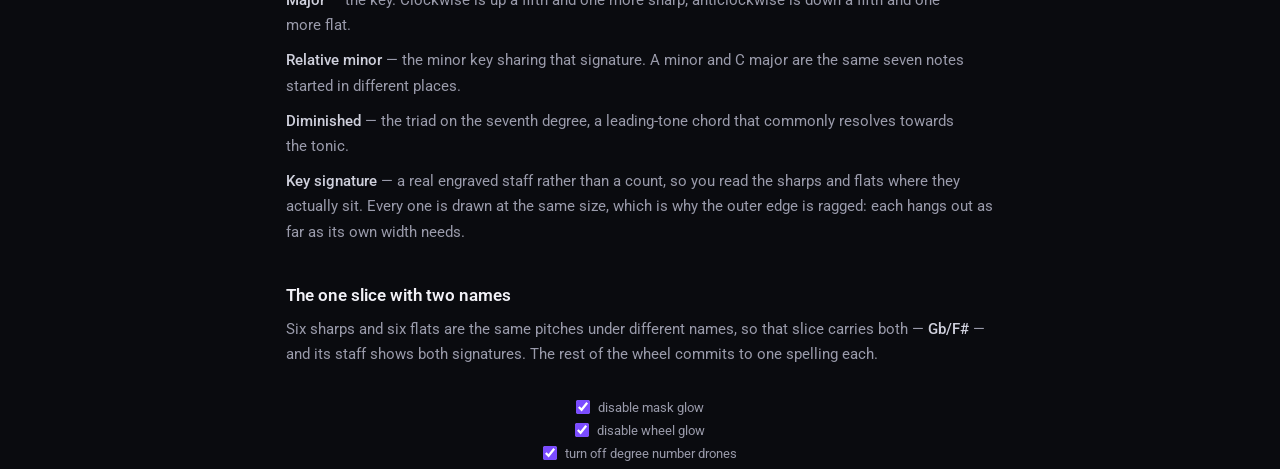
==== commit df6a7e45: "Refactor controls and animations; remove unused mask visibility elements" ====
--- a/index.html
+++ b/index.html
@@ -46,32 +46,20 @@
             </div>
           </div>
           <div class="arrow-control mask-control">
-            <span>Mask</span>
-            <div class="mask-actions">
-              <div class="arrows">
-                <button class="arrow" data-layer="mask" data-step="-1" aria-label="Previous key with mask">
-                  <svg viewBox="0 0 24 24" aria-hidden="true">
-                    <g transform="translate(0 -8)"><polyline points="6 15 12 9 18 15"/></g>
-                    <g transform="translate(0 0)"><polyline points="6 15 12 9 18 15"/></g>
-                    <g transform="translate(0 8)"><polyline points="6 15 12 9 18 15"/></g>
-                  </svg>
-                </button>
-                <button class="arrow" data-layer="mask" data-step="1" aria-label="Next key with mask">
-                  <svg viewBox="0 0 24 24" aria-hidden="true">
-                    <g transform="translate(0 -8)"><polyline points="6 9 12 15 18 9"/></g>
-                    <g transform="translate(0 0)"><polyline points="6 9 12 15 18 9"/></g>
-                    <g transform="translate(0 8)"><polyline points="6 9 12 15 18 9"/></g>
-                  </svg>
-                </button>
-              </div>
-              <button class="mask-visibility" id="hide-mask" type="button" aria-label="Hide mask" aria-pressed="false">
-                <svg class="mask-visible-icon" viewBox="0 0 24 24" aria-hidden="true">
-                  <path d="M2.5 12s3.5-6 9.5-6 9.5 6 9.5 6-3.5 6-9.5 6-9.5-6-9.5-6Z"/>
-                  <circle cx="12" cy="12" r="2.5"/>
+            <button class="mask-label" id="hide-mask" type="button" aria-label="Hide mask" aria-pressed="false">Mask</button>
+            <div class="arrows">
+              <button class="arrow" data-layer="mask" data-step="-1" aria-label="Previous key with mask">
+                <svg viewBox="0 0 24 24" aria-hidden="true">
+                  <g transform="translate(0 -8)"><polyline points="6 15 12 9 18 15"/></g>
+                  <g transform="translate(0 0)"><polyline points="6 15 12 9 18 15"/></g>
+                  <g transform="translate(0 8)"><polyline points="6 15 12 9 18 15"/></g>
                 </svg>
-                <svg class="mask-hidden-icon" viewBox="0 0 24 24" aria-hidden="true">
-                  <path d="m3 3 18 18M10.6 6.2A10.4 10.4 0 0 1 12 6c6 0 9.5 6 9.5 6a16.4 16.4 0 0 1-3.1 3.7M6.2 6.2A16.7 16.7 0 0 0 2.5 12S6 18 12 18a10.3 10.3 0 0 0 1.8-.2"/>
-                  <path d="M9.9 9.9a3 3 0 0 0 4.2 4.2"/>
+              </button>
+              <button class="arrow" data-layer="mask" data-step="1" aria-label="Next key with mask">
+                <svg viewBox="0 0 24 24" aria-hidden="true">
+                  <g transform="translate(0 -8)"><polyline points="6 9 12 15 18 9"/></g>
+                  <g transform="translate(0 0)"><polyline points="6 9 12 15 18 9"/></g>
+                  <g transform="translate(0 8)"><polyline points="6 9 12 15 18 9"/></g>
                 </svg>
               </button>
             </div>
@@ -163,15 +151,15 @@
   </section>
 
   <label class="glow-toggle" for="mask-glow-toggle">
-    <input id="mask-glow-toggle" type="checkbox">
+    <input id="mask-glow-toggle" type="checkbox" checked>
     <span>disable mask glow</span>
   </label>
   <label class="glow-toggle" for="wheel-glow-toggle">
-    <input id="wheel-glow-toggle" type="checkbox">
+    <input id="wheel-glow-toggle" type="checkbox" checked>
     <span>disable wheel glow</span>
   </label>
   <label class="degree-drone-toggle" for="degree-drone-toggle">
-    <input id="degree-drone-toggle" type="checkbox">
+    <input id="degree-drone-toggle" type="checkbox" checked>
     <span>turn off degree number drones</span>
   </label>
 
--- a/style.css
+++ b/style.css
@@ -133,7 +133,8 @@
   justify-items: center;
   gap: 4px;
 }
-.arrow-control > span {
+.arrow-control > span,
+.mask-label {
   font-size: 10px;
   font-weight: 600;
   letter-spacing: 0.08em;
@@ -141,12 +142,17 @@
 }
 .wheel-control { --control: #75d1ff; --control-border: #307aa3; --control-bg: #102734; }
 .mask-control { --control: #d3a4ff; --control-border: #7952a2; --control-bg: #251936; }
-.arrow-control > span { color: var(--control); }
-.mask-actions {
-  display: flex;
-  align-items: center;
-  gap: 5px;
-}
+.arrow-control > span,
+.mask-label { color: var(--control); }
+.mask-label {
+  padding: 0;
+  background: transparent;
+  border: 0;
+  cursor: pointer;
+}
+.mask-label:hover { filter: brightness(1.25); }
+.mask-label:focus-visible { outline: 2px solid var(--control); outline-offset: 2px; }
+.mask-label.is-hidden { color: var(--ink-3); }
 .arrows {
   display: flex;
   flex-direction: column;
@@ -212,38 +218,6 @@
   background: oklch(0.37 0.10 15);
   color: oklch(0.95 0.12 15);
 }
-
-.mask-visibility {
-  display: inline-flex;
-  align-items: center;
-  justify-content: center;
-  width: 25px;
-  height: 25px;
-}
-.mask-visibility {
-  cursor: pointer;
-  color: var(--control);
-  font: inherit;
-  padding: 0;
-  background: transparent;
-  border: 1px solid color-mix(in srgb, var(--control-border) 70%, transparent);
-  border-radius: 5px;
-}
-.mask-visibility:hover { background: color-mix(in srgb, var(--control-bg) 75%, transparent); }
-.mask-visibility:focus-visible { outline: 2px solid var(--control); outline-offset: 2px; }
-.mask-visibility svg {
-  width: 13px;
-  height: 13px;
-  fill: none;
-  stroke: currentColor;
-  stroke-width: 1.8;
-  stroke-linecap: round;
-  stroke-linejoin: round;
-}
-.mask-hidden-icon { display: none; }
-.mask-visibility.is-hidden .mask-visible-icon { display: none; }
-.mask-visibility.is-hidden .mask-hidden-icon { display: block; }
-.mask-visibility.is-hidden { color: var(--ink-2); }
 
 .hint {
   display: none;
@@ -427,9 +401,7 @@
   opacity: 0;
 }
 body.wheel-glow-off #arm-ring,
-body.wheel-glow-off #arm-ring-outer,
-body.wheel-glow-off #arm-hub,
-body.wheel-glow-off #arm-hub-inner {
+body.wheel-glow-off #arm-hub {
   animation: none !important;
   filter: none;
   opacity: 0;
@@ -518,7 +490,6 @@
     gap: 14px;
   }
   .arrows { flex-direction: row; }
-  .mask-actions { gap: 5px; }
   .motion-controls { gap: 22px; }
   .hint { max-width: none; display:none; }
   .reset { margin-top: 0; }
@@ -542,22 +513,18 @@
   opacity: 0.12;
 }
 
-#arm-ring, #arm-ring-outer, #arm-hub, #arm-hub-inner {
+#arm-ring, #arm-hub {
   opacity: 0;
   filter: drop-shadow(0 0 8px rgba(150, 120, 255, 0.8))
           drop-shadow(0 0 22px rgba(150, 120, 255, 0.45));
 }
 body.armed-wheel #arm-ring,
-body.armed-wheel #arm-ring-outer,
-body.armed-wheel #arm-hub,
-body.armed-wheel #arm-hub-inner {
+body.armed-wheel #arm-hub {
   opacity: 0.72;
   animation: arm-ring-pulse 1.4s ease-in-out infinite;
 }
 body.wheel-powering-down #arm-ring,
-body.wheel-powering-down #arm-ring-outer,
-body.wheel-powering-down #arm-hub,
-body.wheel-powering-down #arm-hub-inner {
+body.wheel-powering-down #arm-hub {
   animation: wheel-power-down 1.2s ease-out forwards;
 }
 @keyframes arm-ring-pulse {
@@ -573,9 +540,7 @@
   body::before { animation: none; }
   body.armed-mask .arm-glow  { opacity: 0.45; }
   body.armed-wheel #arm-ring,
-  body.armed-wheel #arm-ring-outer,
-  body.armed-wheel #arm-hub,
-  body.armed-wheel #arm-hub-inner { animation: none; opacity: 0.72; }
+  body.armed-wheel #arm-hub { animation: none; opacity: 0.72; }
 }
 
 /* SVG text */
@@ -634,6 +599,7 @@
 body.degree-drones-off .shadow {
   animation: none;
 }
+body.degree-drones-off .shadow { display: none; }
 
 @keyframes float {
   0%, 100% { transform: translateY(-4px); }
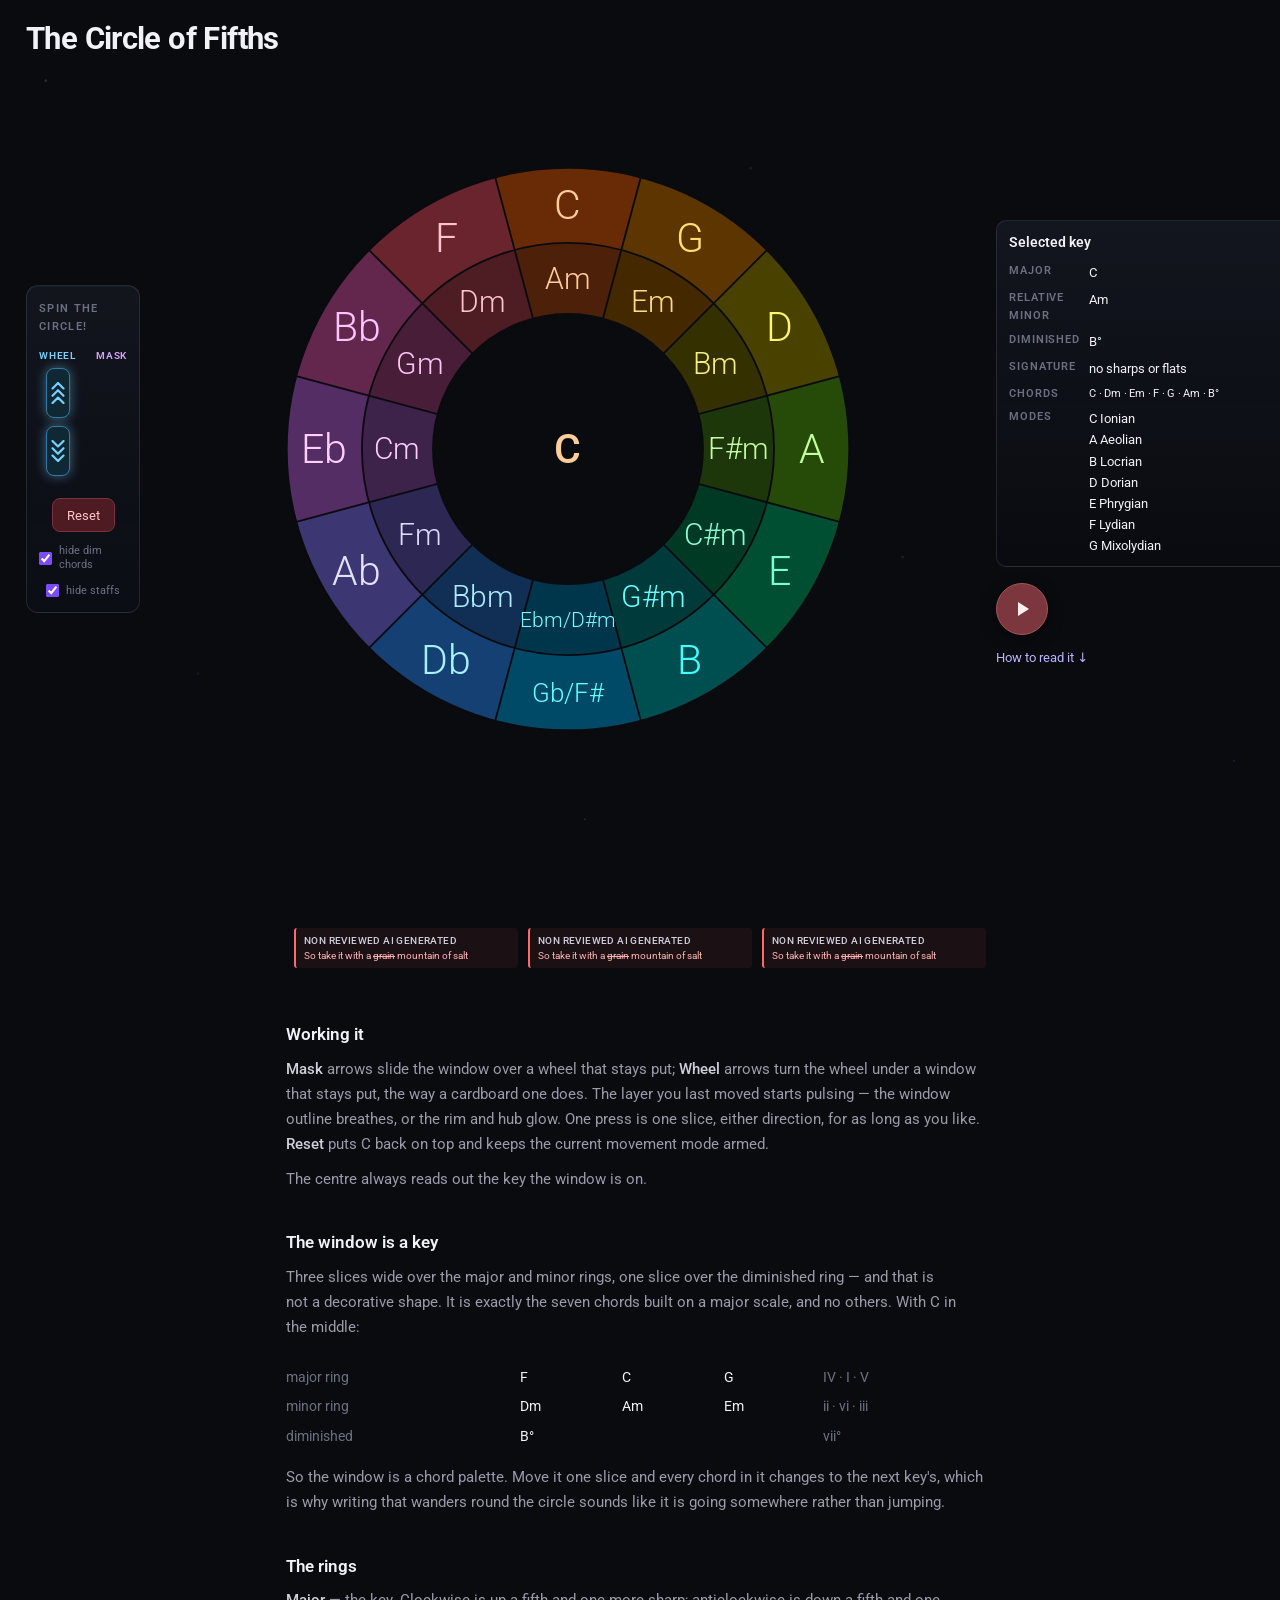
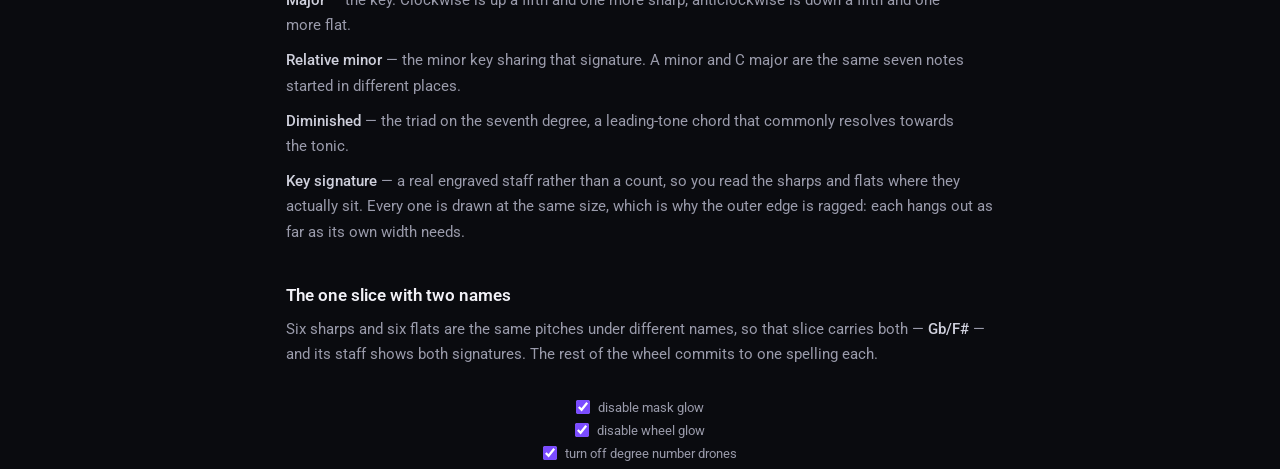
==== commit 600df4c9: "Add layer toggles and open the wheel stripped back The wheel now opens with its mask, staffs and dim" ====
--- a/index.html
+++ b/index.html
@@ -46,7 +46,7 @@
             </div>
           </div>
           <div class="arrow-control mask-control">
-            <button class="mask-label" id="hide-mask" type="button" aria-label="Hide mask" aria-pressed="false">Mask</button>
+            <button class="mask-label" id="hide-mask" type="button" aria-label="Show mask" aria-pressed="true">Mask</button>
             <div class="arrows">
               <button class="arrow" data-layer="mask" data-step="-1" aria-label="Previous key with mask">
                 <svg viewBox="0 0 24 24" aria-hidden="true">
@@ -67,6 +67,15 @@
         </div>
 
         <button class="reset" id="reset">Reset</button>
+
+        <label class="side-toggle" for="dim-chord-toggle">
+          <input id="dim-chord-toggle" type="checkbox" checked>
+          <span>hide dim chords</span>
+        </label>
+        <label class="side-toggle" for="staff-toggle">
+          <input id="staff-toggle" type="checkbox" checked>
+          <span>hide staffs</span>
+        </label>
 
       </div>
 
--- a/style.css
+++ b/style.css
@@ -145,14 +145,16 @@
 .arrow-control > span,
 .mask-label { color: var(--control); }
 .mask-label {
+  appearance: none;
+  -webkit-appearance: none;
+  margin: 0;
   padding: 0;
   background: transparent;
   border: 0;
-  cursor: pointer;
-}
-.mask-label:hover { filter: brightness(1.25); }
-.mask-label:focus-visible { outline: 2px solid var(--control); outline-offset: 2px; }
-.mask-label.is-hidden { color: var(--ink-3); }
+  font-family: inherit;
+  line-height: inherit;
+  text-align: inherit;
+}
 .arrows {
   display: flex;
   flex-direction: column;
@@ -190,8 +192,17 @@
   cursor: default;
 }
 body.armed-wheel .wheel-control .arrow,
-body.armed-mask .mask-control .arrow {
+.mask-control .arrow {
   box-shadow: 0 0 12px color-mix(in srgb, var(--control) 45%, transparent);
+}
+/* Nothing to aim while the window is hidden, so its arrows go with it. The wheel
+   column keeps the row at full height, so the panel does not jump - and the label
+   stays at the top of that column rather than drifting to its middle. */
+.mask-control.mask-hidden .arrows {
+  display: none;
+}
+.mask-control.mask-hidden {
+  align-content: start;
 }
 
 .reset {
@@ -214,6 +225,25 @@
   color: oklch(0.90 0.09 15);
   margin-top: 10px;
 }
+
+/* Sits directly under Reset in the side panel. */
+.side-toggle {
+  display: flex;
+  align-items: center;
+  gap: 7px;
+  color: var(--ink-3);
+  font-size: 11px;
+  line-height: 1.25;
+  cursor: pointer;
+}
+.side-toggle input {
+  width: 13px;
+  height: 13px;
+  margin: 0;
+  flex: none;
+  accent-color: var(--accent);
+}
+.side-toggle:hover { color: var(--ink-2); }
 .reset:hover {
   background: oklch(0.37 0.10 15);
   color: oklch(0.95 0.12 15);
@@ -234,8 +264,8 @@
 .guide {
   grid-column: 3;
   justify-self: start;
-  width: 360px;
-  max-width: 360px;
+  width: 300px;
+  max-width: 300px;
   font-size: 13px;
   line-height: 1.62;
   color: var(--ink-2);
@@ -258,7 +288,9 @@
 }
 .dashboard-list > div {
   display: grid;
-  grid-template-columns: 80px 1fr;
+  /* just wide enough for "Diminished", the longest label, so the narrower panel
+     spends what it has on the values */
+  grid-template-columns: 72px 1fr;
   gap: 8px;
   align-items: start;
 }
@@ -273,10 +305,11 @@
   margin: 0;
   color: var(--ink);
 }
+/* Every key fits on one line; only the double-named Gb/F# sector runs long enough to
+   need a second, so it wraps rather than spilling out of the panel. */
 #dash-chords {
   font-size: 11px;
   letter-spacing: -0.02em;
-  white-space: nowrap;
 }
 #dash-modes { white-space: pre-line; }
 .warning-strip {
@@ -400,11 +433,14 @@
 body.mask-glow-off .arm-glow {
   opacity: 0;
 }
+/* body.armed-wheel #arm-hub matches with the same specificity and comes later in the
+   file, so disabling the glow has to say so outright or the armed rule wins and the
+   cue stays lit - which draws a ring round the middle of an otherwise bare wheel. */
 body.wheel-glow-off #arm-ring,
 body.wheel-glow-off #arm-hub {
   animation: none !important;
   filter: none;
-  opacity: 0;
+  opacity: 0 !important;
 }
 
 .key-player {
@@ -601,6 +637,10 @@
 }
 body.degree-drones-off .shadow { display: none; }
 
+/* The diminished ring is hidden by inline style rather than from this class: the
+   disc is duplicated into a <use href="#disc"> veil (spotlight.js) that only
+   repaints on a direct style change to the source nodes. See setDimRingVisible. */
+
 @keyframes float {
   0%, 100% { transform: translateY(-4px); }
   50% { transform: translateY(-12px); }
